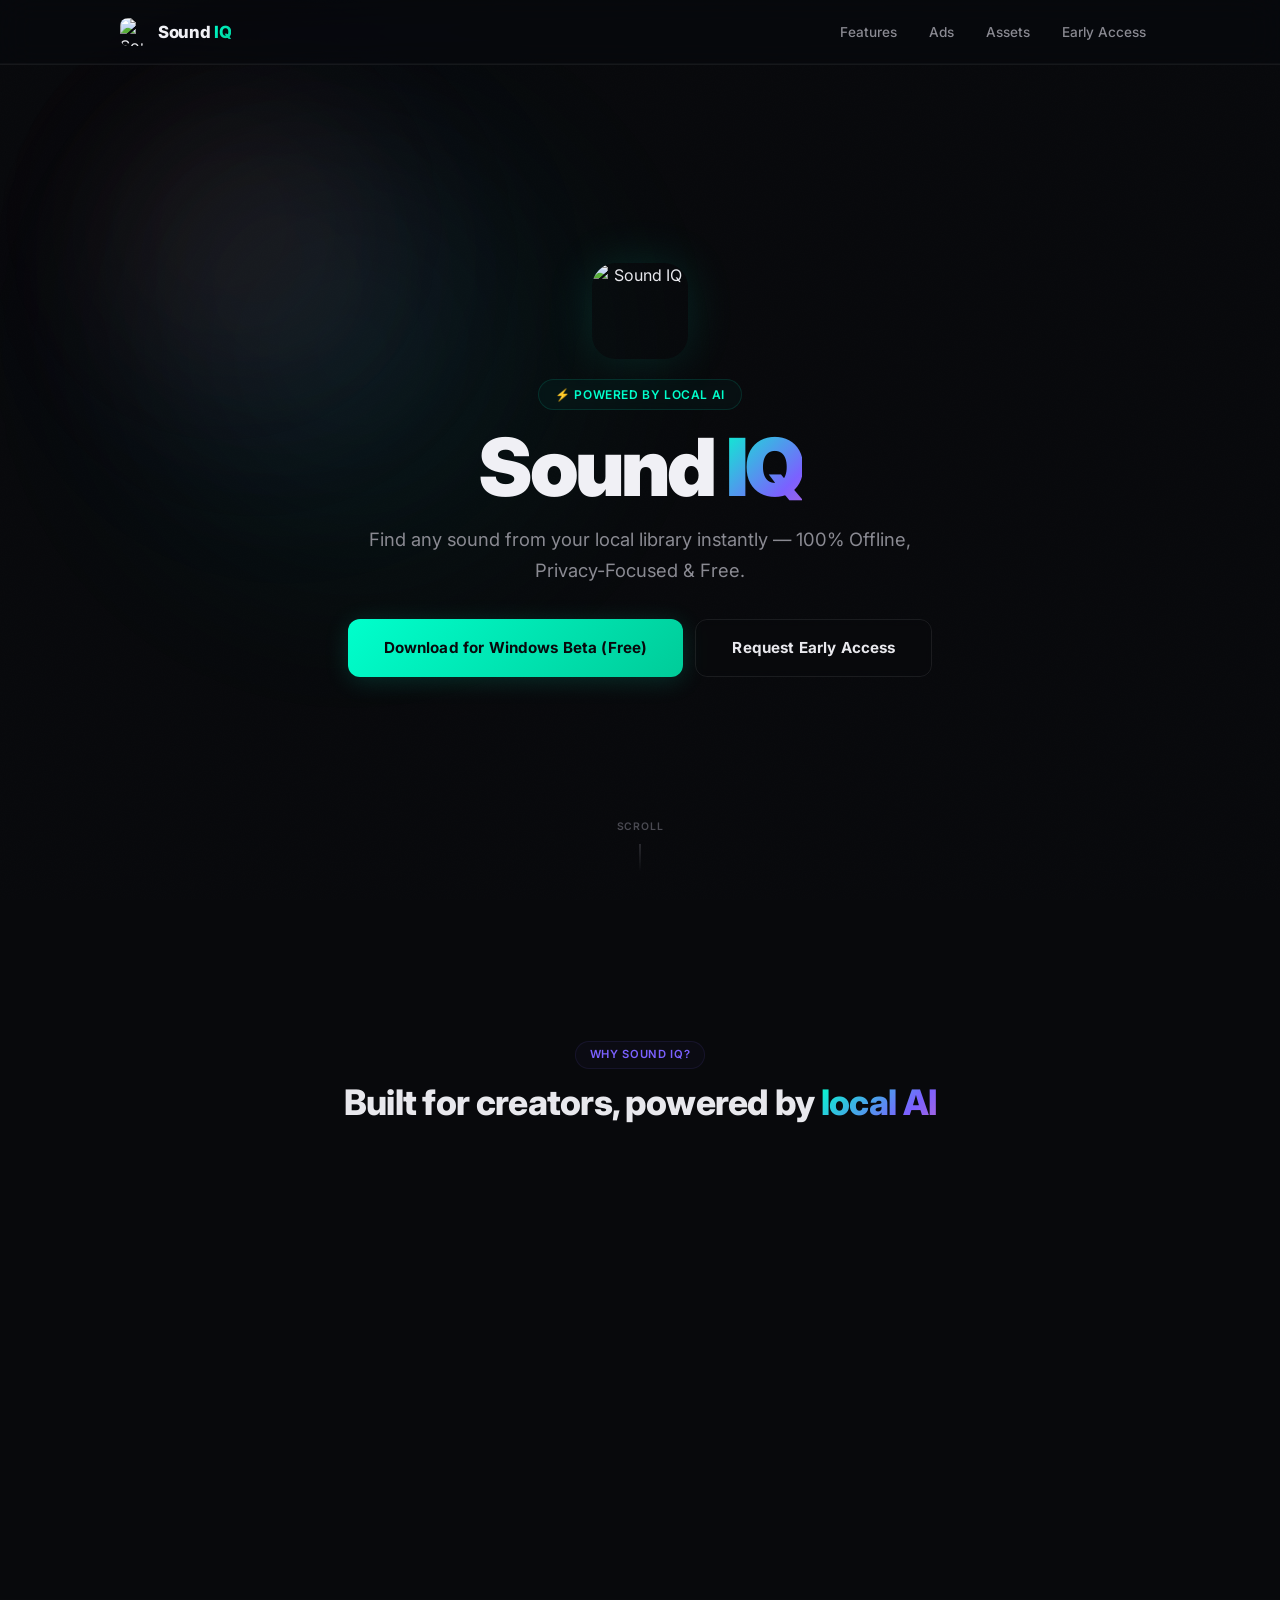
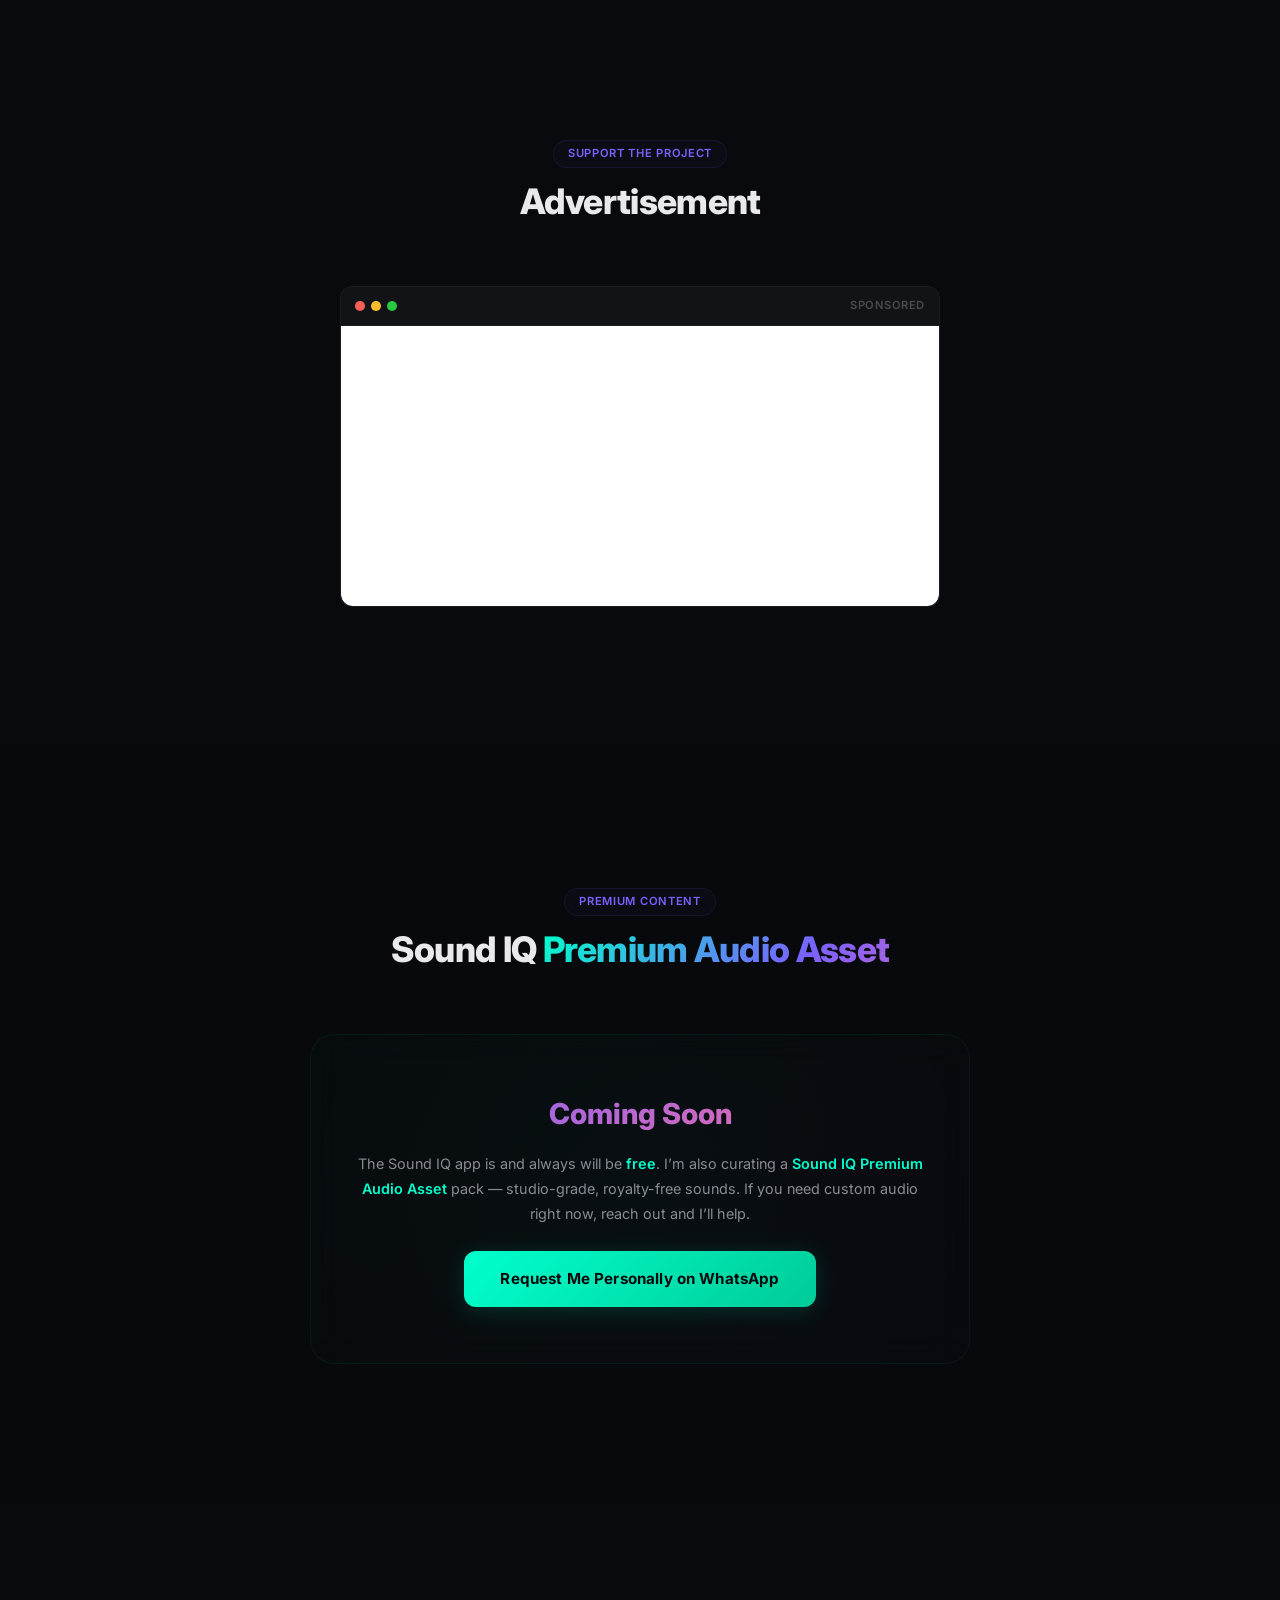
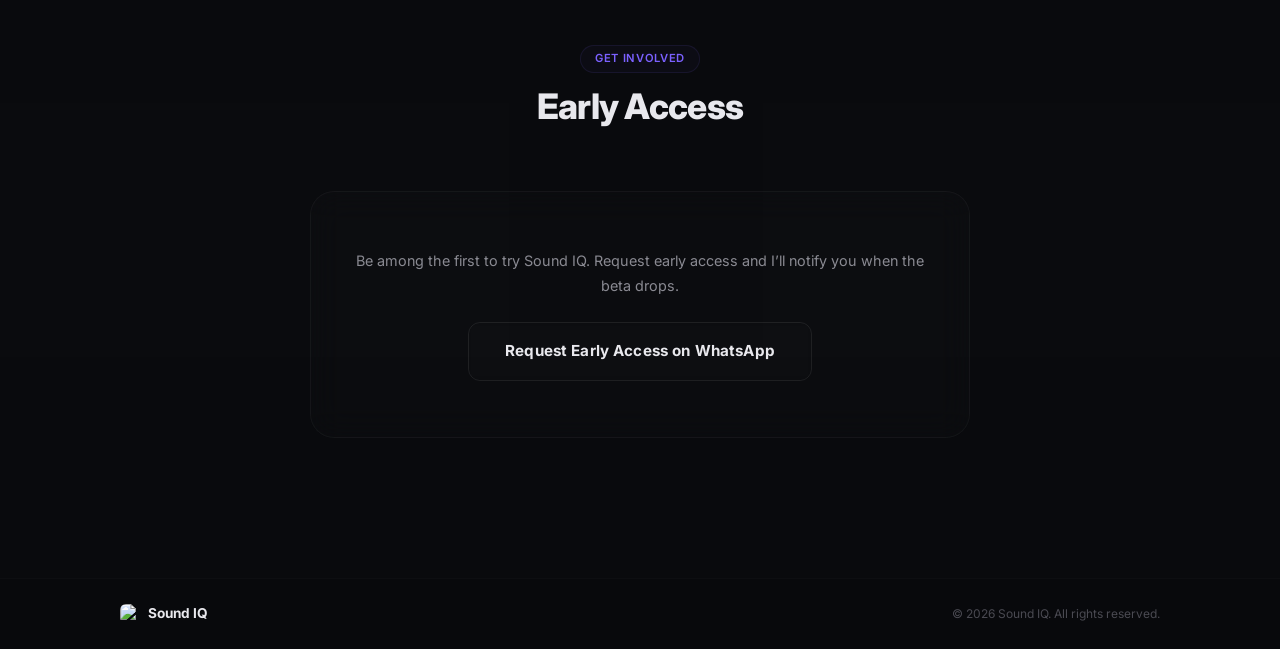
==== index.html @ 4d5fe90a "Smart Link iframe inside window" ====
<!DOCTYPE html>
<html lang="en">
<head>
  <meta charset="UTF-8" />
  <meta name="viewport" content="width=device-width, initial-scale=1.0, viewport-fit=cover" />
  <title>Sound IQ — Local AI Sound Searcher</title>
  <meta name="description" content="Find any sound from your local library instantly — 100% Offline, Privacy-Focused & Free." />
  <link rel="preconnect" href="https://fonts.googleapis.com" />
  <link href="https://fonts.googleapis.com/css2?family=Inter:wght@400;500;600;700;800;900&display=swap" rel="stylesheet" />
  <link rel="icon" href="logo.png" />
  <link rel="stylesheet" href="style.css" />
</head>
<body>

  <!-- Ambient Canvas -->
  <canvas id="bg-canvas"></canvas>

  <!-- Liquid Glass Blobs -->
  <div class="liquid-blob" id="blob1"></div>
  <div class="liquid-blob" id="blob2"></div>
  <div class="liquid-blob" id="blob3"></div>
  <div class="liquid-blob" id="blob4"></div>

  <!-- Noise Overlay -->
  <div class="noise"></div>

  <!-- Cursor Glow -->
  <div class="cursor-glow" id="cursorGlow"></div>

  <!-- Navbar -->
  <nav class="navbar" role="navigation">
    <div class="nav-inner container">
      <a href="#" class="nav-brand">
        <img src="logo.png" alt="Sound IQ" class="nav-logo" width="32" height="32" />
        <span class="nav-label">Sound <em>IQ</em></span>
      </a>
      <ul class="nav-links" id="navLinks">
        <li><a href="#features" class="nav-link">Features</a></li>
        <li><a href="#ads" class="nav-link">Ads</a></li>
        <li><a href="#assets" class="nav-link">Assets</a></li>
        <li><a href="#early-access" class="nav-link">Early Access</a></li>
      </ul>
      <button class="nav-hamburger" id="navToggle" aria-label="Toggle menu" type="button">
        <span></span><span></span><span></span>
      </button>
    </div>
    <div class="nav-track" id="navTrack"><div class="nav-bar"></div></div>
  </nav>

  <!-- Hero -->
  <section class="hero">
    <div class="hero-inner container">
      <div class="hero-media">
        <img src="logo.png" alt="Sound IQ" class="hero-emblem" width="96" height="96" />
      </div>
      <span class="hero-chip">&#9889; Powered by Local AI</span>
      <h1 class="hero-title">Sound <span class="gradient">IQ</span></h1>
      <p class="hero-desc">Find any sound from your local library instantly &mdash; 100% Offline, Privacy-Focused &amp; Free.</p>
      <div class="hero-actions">
        <a href="https://github.com/naimhossain332332-a11y/Sound-IQ/releases/download/v1.0.0/Sound.IQ.exe" class="btn btn--primary" id="downloadBtn">
          <span class="btn-text">Download for Windows Beta (Free)</span>
        </a>
        <a href="#early-access" class="btn btn--ghost">
          <span class="btn-text">Request Early Access</span>
        </a>
      </div>
    </div>
    <div class="hero-guide">
      <span>Scroll</span>
      <div class="hero-guide-line"></div>
    </div>
  </section>

  <!-- Features -->
  <section id="features" class="section">
    <div class="container">
      <header class="section-head">
        <span class="section-chip">Why Sound IQ?</span>
        <h2 class="section-title">Built for creators, powered by <span class="gradient">local AI</span></h2>
      </header>
      <div class="grid-3">
        <article class="card" data-reveal="0">
          <div class="card-icon">
            <svg width="24" height="24" viewBox="0 0 24 24" fill="none" stroke="currentColor" stroke-width="1.5" stroke-linecap="round" stroke-linejoin="round"><circle cx="11" cy="11" r="8"/><path d="M21 21l-4.35-4.35"/><path d="M8 11l2 2 4-4"/></svg>
          </div>
          <h3 class="card-title">Smart Offline Search</h3>
          <p class="card-desc">No internet needed. AI-powered semantic search finds the exact sound across your entire local library.</p>
        </article>
        <article class="card" data-reveal="150">
          <div class="card-icon">
            <svg width="24" height="24" viewBox="0 0 24 24" fill="none" stroke="currentColor" stroke-width="1.5" stroke-linecap="round" stroke-linejoin="round"><rect x="3" y="3" width="18" height="18" rx="2" ry="2"/><line x1="3" y1="9" x2="21" y2="9"/><line x1="9" y1="21" x2="9" y2="9"/></svg>
          </div>
          <h3 class="card-title">Instant Indexing</h3>
          <p class="card-desc">Describe what you need &mdash; thunder, footsteps, engine hum &mdash; and results appear in seconds.</p>
        </article>
        <article class="card" data-reveal="300">
          <div class="card-icon">
            <svg width="24" height="24" viewBox="0 0 24 24" fill="none" stroke="currentColor" stroke-width="1.5" stroke-linecap="round" stroke-linejoin="round"><path d="M12 22s8-4 8-10V5l-8-3-8 3v7c0 6 8 10 8 10z"/></svg>
          </div>
          <h3 class="card-title">Zero Data Tracking</h3>
          <p class="card-desc">Your audio files never leave your PC. No telemetry, no cloud uploads, no accounts.</p>
        </article>
      </div>
    </div>
  </section>

  <!-- Ad Space -->
  <section id="ads" class="section section--dim">
    <div class="container">
      <header class="section-head">
        <span class="section-chip">Support the Project</span>
        <h2 class="section-title">Advertisement</h2>
      </header>
      <div class="ad-box" id="adspace">
        <div class="ad-window">
          <div class="ad-window-header">
            <span class="ad-window-dot ad-window-dot--red"></span>
            <span class="ad-window-dot ad-window-dot--yellow"></span>
            <span class="ad-window-dot ad-window-dot--green"></span>
            <span class="ad-window-label">Sponsored</span>
          </div>
          <iframe src="https://www.effectivecpmnetwork.com/g3ngziv16c?key=fdc461a5c0037ce5b65ac324ea307892" width="100%" height="280" frameborder="0" allow="autoplay *; encrypted-media *; fullscreen *; clipboard-write *; picture-in-picture *" sandbox="allow-forms allow-modals allow-orientation-lock allow-pointer-lock allow-popups allow-popups-to-escape-sandbox allow-presentation allow-same-origin allow-scripts allow-top-navigation allow-top-navigation-by-user-activation" style="border:none;border-radius:0 0 12px 12px;background:#fff;display:block;"></iframe>
        </div>
      </div>
    </div>
  </section>

  <!-- Premium Assets -->
  <section id="assets" class="section">
    <div class="container">
      <header class="section-head">
        <span class="section-chip">Premium Content</span>
        <h2 class="section-title">Sound IQ <span class="gradient">Premium Audio Asset</span></h2>
      </header>
      <div class="glass-card glass-card--accent">
        <div class="glass-card-glow"></div>
        <h3 class="glass-card-label">Coming Soon</h3>
        <p class="glass-card-desc">
          The Sound IQ app is and always will be <strong>free</strong>.
          I&rsquo;m also curating a <strong>Sound IQ Premium Audio Asset</strong> pack &mdash; studio-grade, royalty-free sounds.
          If you need custom audio right now, reach out and I&rsquo;ll help.
        </p>
        <a href="https://wa.me/8801992689794?text=Hi%20I%27m%20interested%20in%20Sound%20IQ%20Premium%20Audio%20Asset" class="btn btn--primary" target="_blank" rel="noopener">
          <span class="btn-text">Request Me Personally on WhatsApp</span>
        </a>
      </div>
    </div>
  </section>

  <!-- Early Access -->
  <section id="early-access" class="section section--dim">
    <div class="container">
      <header class="section-head">
        <span class="section-chip">Get Involved</span>
        <h2 class="section-title">Early Access</h2>
      </header>
      <div class="glass-card glass-card--center">
        <p class="glass-card-desc">Be among the first to try Sound IQ. Request early access and I&rsquo;ll notify you when the beta drops.</p>
        <a href="https://wa.me/8801992689794?text=Hi%20I%20want%20early%20access%20to%20Sound%20IQ" class="btn btn--ghost" target="_blank" rel="noopener">
          <span class="btn-text">Request Early Access on WhatsApp</span>
        </a>
      </div>
    </div>
  </section>

  <!-- Footer -->
  <footer class="footer">
    <div class="container footer-inner">
      <div class="footer-brand">
        <img src="logo.png" alt="Sound IQ" width="20" height="20" />
        <span>Sound IQ</span>
      </div>
      <p class="footer-copy">&copy; 2026 Sound IQ. All rights reserved.</p>
    </div>
  </footer>

  <script src="script.js"></script>
</body>
</html>
---- style.css ----
/* ── Reset ── */
*,*::before,*::after{margin:0;padding:0;box-sizing:border-box}

html{scroll-behavior:smooth;-webkit-text-size-adjust:100%}

body{
  font-family:"Inter",-apple-system,BlinkMacSystemFont,"Segoe UI",Roboto,sans-serif;
  background:#08090c;
  color:#e8e8ed;
  line-height:1.6;
  -webkit-font-smoothing:antialiased;
  overflow-x:hidden
}

a{text-decoration:none;color:inherit}
img{display:block;max-width:100%;height:auto}
::selection{background:rgba(0,255,204,.2);color:#fff}

.container{max-width:1120px;margin:0 auto;padding:0 20px}
@media(min-width:768px){.container{padding:0 32px}}
@media(min-width:1200px){.container{padding:0 40px}}

/* ── Canvas ── */
#bg-canvas{
  position:fixed;top:0;left:0;width:100vw;height:100vh;z-index:0;
  pointer-events:none
}

/* ── Liquid Glass Blobs ── */
.liquid-blob{
  position:fixed;border-radius:50%;pointer-events:none;z-index:1;
  filter:blur(60px);opacity:.35;
  transition:opacity .6s;
  will-change:transform
}
#blob1{
  width:55vmax;height:55vmax;
  background:radial-gradient(circle,rgba(0,255,204,.2),transparent 70%);
  animation:morphBlob 18s ease-in-out infinite
}
#blob2{
  width:45vmax;height:45vmax;
  background:radial-gradient(circle,rgba(123,97,255,.18),transparent 70%);
  animation:morphBlob 22s ease-in-out infinite reverse
}
#blob3{
  width:40vmax;height:40vmax;
  background:radial-gradient(circle,rgba(255,107,157,.15),transparent 70%);
  animation:morphBlob 20s ease-in-out infinite 2s
}
#blob4{
  width:35vmax;height:35vmax;
  background:radial-gradient(circle,rgba(255,193,7,.1),transparent 70%);
  animation:morphBlob 24s ease-in-out infinite 4s
}

@keyframes morphBlob{
  0%,100%{border-radius:50% 50% 50% 50% / 50% 50% 50% 50%;transform:scale(1) rotate(0deg)}
  20%{border-radius:40% 60% 55% 45% / 50% 45% 55% 50%}
  40%{border-radius:55% 45% 40% 60% / 45% 55% 50% 50%}
  60%{border-radius:45% 55% 60% 40% / 55% 50% 45% 50%}
  80%{border-radius:60% 40% 45% 55% / 40% 50% 55% 55%}
}

/* ── Noise ── */
.noise{
  position:fixed;inset:0;z-index:2;pointer-events:none;opacity:.015;
  background-image:url("data:image/svg+xml,%3Csvg viewBox='0 0 256 256' xmlns='http://www.w3.org/2000/svg'%3E%3Cfilter id='n'%3E%3CfeTurbulence type='fractalNoise' baseFrequency='.9' numOctaves='4' stitchTiles='stitch'/%3E%3C/filter%3E%3Crect width='100%25' height='100%25' filter='url(%23n)'/%3E%3C/svg%3E");
  background-repeat:repeat;background-size:256px 256px
}

/* ── Cursor Glow ── */
.cursor-glow{
  position:fixed;top:0;left:0;width:500px;height:500px;z-index:2;
  border-radius:50%;
  background:radial-gradient(circle,rgba(0,255,204,.05),transparent 60%);
  pointer-events:none;
  transform:translate(-50%,-50%);
  opacity:0;
  transition:opacity .4s
}

/* ── Gradient Text ── */
.gradient{
  background:linear-gradient(135deg,#00ffcc,#7b61ff,#ff6b9d,#ffc107,#00ffcc);
  background-size:300% 300%;
  -webkit-background-clip:text;-webkit-text-fill-color:transparent;background-clip:text;
  animation:gradientFlow 5s ease-in-out infinite
}
@keyframes gradientFlow{
  0%,100%{background-position:0% 50%}
  50%{background-position:100% 50%}
}

/* ── Navbar ── */
.navbar{
  position:fixed;top:0;left:0;right:0;z-index:100;
  background:rgba(8,9,12,.6);
  backdrop-filter:blur(20px) saturate(180%);-webkit-backdrop-filter:blur(20px) saturate(180%);
  border-bottom:1px solid rgba(255,255,255,.03);
  transition:background .4s
}
.nav-inner{
  display:flex;align-items:center;justify-content:space-between;
  height:60px
}
@media(min-width:768px){.nav-inner{height:64px}}

.nav-brand{
  display:flex;align-items:center;gap:10px
}
.nav-logo{
  width:28px;height:28px;border-radius:8px;object-fit:cover;
  flex-shrink:0
}
.nav-label{
  font-size:1.05rem;font-weight:800;letter-spacing:-.02em;
  color:#f0f0f5
}
.nav-label em{
  font-style:normal;
  background:linear-gradient(135deg,#00ffcc,#00cc99);
  -webkit-background-clip:text;-webkit-text-fill-color:transparent;background-clip:text
}

.nav-links{
  list-style:none;display:none;gap:4px
}
@media(min-width:768px){.nav-links{display:flex}}
.nav-link{
  padding:8px 14px;border-radius:8px;
  font-size:.85rem;font-weight:500;color:#8a8a92;
  transition:color .25s,background .25s
}
@media(hover:hover){.nav-link:hover{color:#00ffcc;background:rgba(0,255,204,.05)}}

/* ── Nav Track (scroll progress) ── */
.nav-track{
  position:absolute;bottom:-1px;left:0;right:0;height:2px;
  background:rgba(255,255,255,.03)
}
.nav-bar{
  height:100%;width:0%;
  background:linear-gradient(90deg,#00ffcc,#7b61ff,#ff6b9d);
  transition:width .1s linear
}

/* ── Hamburger ── */
.nav-hamburger{
  display:flex;flex-direction:column;gap:5px;
  background:none;border:none;cursor:pointer;padding:6px;z-index:101
}
@media(min-width:768px){.nav-hamburger{display:none}}
.nav-hamburger span{
  display:block;width:22px;height:2px;background:#e8e8ed;border-radius:2px;
  transition:transform .3s,opacity .3s
}
.nav-hamburger.active span:nth-child(1){transform:translateY(7px) rotate(45deg)}
.nav-hamburger.active span:nth-child(2){opacity:0}
.nav-hamburger.active span:nth-child(3){transform:translateY(-7px) rotate(-45deg)}

/* Mobile menu open */
.nav-links.open{
  display:flex;flex-direction:column;
  position:absolute;top:60px;left:0;right:0;
  background:rgba(8,9,12,.96);backdrop-filter:blur(20px);
  padding:12px 20px 20px;
  border-bottom:1px solid rgba(255,255,255,.04);
  gap:2px
}
.nav-links.open .nav-link{
  padding:12px 14px;font-size:.95rem
}

/* ── Hero ── */
.hero{
  position:relative;z-index:3;
  min-height:100dvh;
  display:flex;align-items:center;justify-content:center;
  text-align:center;
  padding:100px 0 60px
}
.hero-inner{animation:heroIn 1s ease-out}
@keyframes heroIn{
  from{opacity:0;transform:translateY(24px)}
  to{opacity:1;transform:translateY(0)}
}

.hero-media{margin-bottom:20px}
.hero-emblem{
  width:80px;height:80px;border-radius:20px;object-fit:cover;margin:0 auto;
  box-shadow:0 0 50px rgba(0,255,204,.12);
  animation:emblemPulse 3s ease-in-out infinite
}
@media(min-width:768px){.hero-emblem{width:96px;height:96px;border-radius:24px}}
@keyframes emblemPulse{
  0%,100%{box-shadow:0 0 50px rgba(0,255,204,.12);transform:scale(1)}
  50%{box-shadow:0 0 80px rgba(0,255,204,.2);transform:scale(1.02)}
}

.hero-chip{
  display:inline-block;padding:5px 16px;border-radius:100px;
  font-size:.75rem;font-weight:600;letter-spacing:.05em;text-transform:uppercase;
  color:#00ffcc;
  border:1px solid rgba(0,255,204,.12);
  background:rgba(0,255,204,.03);backdrop-filter:blur(4px);
  margin-bottom:16px
}

.hero-title{
  font-size:clamp(2.5rem,9vw,5.5rem);
  font-weight:900;letter-spacing:-.04em;line-height:1.02;
  margin-bottom:16px;
  color:#f0f0f5
}

.hero-desc{
  font-size:clamp(.95rem,2vw,1.15rem);
  color:#8a8a92;max-width:580px;
  margin:0 auto 32px;line-height:1.7
}

.hero-actions{
  display:flex;gap:12px;justify-content:center;flex-wrap:wrap
}

.hero-guide{
  position:absolute;bottom:28px;left:50%;transform:translateX(-50%);
  display:flex;flex-direction:column;align-items:center;gap:8px;
  color:#4a4a52;font-size:.65rem;font-weight:600;letter-spacing:.08em;text-transform:uppercase;
  animation:guideBob 2.5s ease-in-out infinite
}
@keyframes guideBob{
  0%,100%{transform:translateX(-50%) translateY(0)}
  50%{transform:translateX(-50%) translateY(6px)}
}
.hero-guide-line{width:1px;height:28px;background:linear-gradient(to bottom,#4a4a52,transparent)}

/* ── Buttons ── */
.btn{
  position:relative;display:inline-flex;align-items:center;justify-content:center;
  padding:14px 30px;border-radius:12px;
  font-size:.9rem;font-weight:700;letter-spacing:.01em;
  overflow:hidden;
  transition:transform .3s cubic-bezier(.34,1.56,.64,1),box-shadow .35s,background .3s,border-color .3s;
  cursor:pointer;border:none;min-width:200px
}
@media(min-width:768px){.btn{padding:16px 36px;font-size:.95rem;min-width:220px}}
.btn:active{transform:scale(.96)}

.btn--primary{
  background:linear-gradient(135deg,#00ffcc,#00cc99);
  color:#08090c;
  box-shadow:0 4px 24px rgba(0,255,204,.15)
}
@media(hover:hover){.btn--primary:hover{
  transform:translateY(-3px);
  box-shadow:0 8px 40px rgba(0,255,204,.3)
}}

.btn--ghost{
  background:transparent;color:#e8e8ed;
  border:1.5px solid rgba(255,255,255,.08);
  backdrop-filter:blur(4px)
}
@media(hover:hover){.btn--ghost:hover{
  border-color:#7b61ff;
  box-shadow:0 8px 32px rgba(123,97,255,.15);
  transform:translateY(-3px);
  background:rgba(123,97,255,.04)
}}

.btn-text{position:relative;z-index:2;white-space:nowrap}

/* ── Sections ── */
.section{position:relative;z-index:3;padding:80px 0}
@media(min-width:768px){.section{padding:120px 0}}
@media(min-width:1200px){.section{padding:140px 0}}
.section--dim{background:rgba(255,255,255,.008)}

.section-head{text-align:center;margin-bottom:48px}
@media(min-width:768px){.section-head{margin-bottom:64px}}

.section-chip{
  display:inline-block;padding:4px 14px;border-radius:100px;
  font-size:.7rem;font-weight:600;letter-spacing:.06em;text-transform:uppercase;
  color:#7b61ff;
  border:1px solid rgba(123,97,255,.1);
  background:rgba(123,97,255,.03);
  margin-bottom:12px
}

.section-title{
  font-size:clamp(1.4rem,3vw,2.2rem);
  font-weight:800;letter-spacing:-.02em;line-height:1.2
}

/* ── Grid 3 ── */
.grid-3{
  display:grid;grid-template-columns:1fr;gap:16px
}
@media(min-width:600px){.grid-3{grid-template-columns:repeat(2,1fr)}}
@media(min-width:900px){.grid-3{grid-template-columns:repeat(3,1fr);gap:20px}}
@media(min-width:1200px){.grid-3{gap:24px}}

/* ── Card ── */
.card{
  background:rgba(255,255,255,.015);
  border:1px solid rgba(255,255,255,.04);
  border-radius:18px;
  padding:36px 24px;
  text-align:center;
  backdrop-filter:blur(12px);-webkit-backdrop-filter:blur(12px);
  transition:border-color .4s,transform .5s cubic-bezier(.34,1.56,.64,1),box-shadow .4s;
  opacity:0;transform:translateY(24px)
}
@media(min-width:768px){.card{padding:44px 28px}}
.card.reveal{opacity:1;transform:translateY(0)}
@media(hover:hover){.card:hover{
  border-color:rgba(0,255,204,.12);
  transform:translateY(-5px);
  box-shadow:0 20px 60px rgba(0,0,0,.3)
}}

.card-icon{
  display:inline-flex;align-items:center;justify-content:center;
  width:52px;height:52px;border-radius:14px;
  background:linear-gradient(135deg,rgba(0,255,204,.06),rgba(123,97,255,.06));
  color:#00ffcc;
  margin-bottom:20px;
  transition:transform .35s,color .35s
}
@media(hover:hover){.card:hover .card-icon{transform:scale(1.1);color:#7b61ff}}

.card-title{
  font-size:1.1rem;font-weight:700;margin-bottom:10px;
  color:#f0f0f5
}
.card-desc{
  font-size:.875rem;color:#8a8a92;line-height:1.7
}

/* ── Ad Box ── */
.ad-box{
  max-width:600px;margin:0 auto;
  padding:0;
  border:none;
  border-radius:12px;
  text-align:center;
  background:transparent;
  min-height:auto;
  display:flex;align-items:center;justify-content:center;
  overflow:hidden
}
.ad-label{
  font-size:.8rem;color:#4a4a52;
  letter-spacing:.06em;text-transform:uppercase
}

/* ── Ad Window ── */
.ad-window{
  width:100%;border-radius:12px;
  overflow:hidden;
  background:rgba(255,255,255,.02);
  border:1px solid rgba(255,255,255,.06);
  transition:border-color .3s,transform .3s
}
.ad-window:hover{
  border-color:rgba(0,255,204,.15);
  transform:translateY(-2px)
}
.ad-window-header{
  display:flex;align-items:center;gap:6px;
  padding:10px 14px;
  background:rgba(255,255,255,.02);
  border-bottom:1px solid rgba(255,255,255,.04)
}
.ad-window-dot{
  width:10px;height:10px;border-radius:50%
}
.ad-window-dot--red{background:#ff5f57}
.ad-window-dot--yellow{background:#ffbd2e}
.ad-window-dot--green{background:#28c840}
.ad-window-label{
  margin-left:auto;
  font-size:.7rem;font-weight:600;letter-spacing:.05em;text-transform:uppercase;
  color:#4a4a52
}
.ad-window-body{
  display:flex;align-items:center;justify-content:center;gap:16px;
  padding:32px 24px;
  min-height:120px
}
.ad-window-icon{
  font-size:2.2rem;line-height:1
}
.ad-window-text{
  display:flex;flex-direction:column;gap:4px;
  text-align:left
}
.ad-window-text strong{
  font-size:.95rem;color:#e8e8ed;font-weight:700
}
.ad-window-text span{
  font-size:.8rem;color:#6a6a72
}

/* ── Glass Card ── */
.glass-card{
  position:relative;
  max-width:660px;margin:0 auto;
  text-align:center;
  padding:44px 28px;
  border-radius:24px;
  background:rgba(255,255,255,.01);
  border:1px solid rgba(255,255,255,.04);
  backdrop-filter:blur(16px);-webkit-backdrop-filter:blur(16px);
  overflow:hidden
}
@media(min-width:768px){.glass-card{padding:56px 40px}}
.glass-card--accent{
  background:linear-gradient(135deg,rgba(0,255,204,.015),rgba(123,97,255,.015));
  border-color:rgba(0,255,204,.06)
}

.glass-card-glow{
  position:absolute;inset:-50%;
  background:radial-gradient(circle at 50% 50%,rgba(0,255,204,.015),transparent 50%);
  animation:glowSpin 12s linear infinite;pointer-events:none
}
@keyframes glowSpin{to{transform:rotate(360deg)}}

.glass-card-label{
  font-size:clamp(1.3rem,2.5vw,1.8rem);
  font-weight:800;margin-bottom:14px;
  background:linear-gradient(135deg,#7b61ff,#ff6b9d);
  -webkit-background-clip:text;-webkit-text-fill-color:transparent;background-clip:text
}

.glass-card-desc{
  font-size:.9rem;color:#8a8a92;line-height:1.75;
  margin-bottom:4px
}
.glass-card-desc strong{color:#00ffcc;font-weight:600}
.glass-card .btn{margin-top:20px}

/* ── Footer ── */
.footer{
  position:relative;z-index:3;
  border-top:1px solid rgba(255,255,255,.025);
  padding:24px 0
}
.footer-inner{
  display:flex;flex-direction:column;align-items:center;gap:8px;text-align:center
}
@media(min-width:600px){.footer-inner{flex-direction:row;justify-content:space-between}}
.footer-brand{
  display:flex;align-items:center;gap:8px;
  font-weight:700;font-size:.85rem
}
.footer-brand img{border-radius:6px;object-fit:cover}
.footer-copy{font-size:.75rem;color:#4a4a52}

/* ── Responsive Helpers ── */
@media(max-width:599px){
  .hero-actions .btn{width:100%;max-width:320px}
  .hero-title{font-size:clamp(2rem,12vw,2.5rem)}
  .hero-desc{font-size:.9rem}
  .hero-emblem{width:64px;height:64px;border-radius:16px}
  .hero-chip{font-size:.7rem}
  .glass-card{padding:36px 20px}
}

@media(min-width:768px) and (max-width:1199px){
  .grid-3 .card:last-child{grid-column:span 2;max-width:480px;justify-self:center}
}

@media(min-width:1200px){
  .hero-title{font-size:5rem}
  .hero-desc{font-size:1.15rem}
}

/* ── Reduced Motion ── */
@media(prefers-reduced-motion:reduce){
  *{animation-duration:.01ms!important;transition-duration:.01ms!important}
  .liquid-blob{display:none}
}
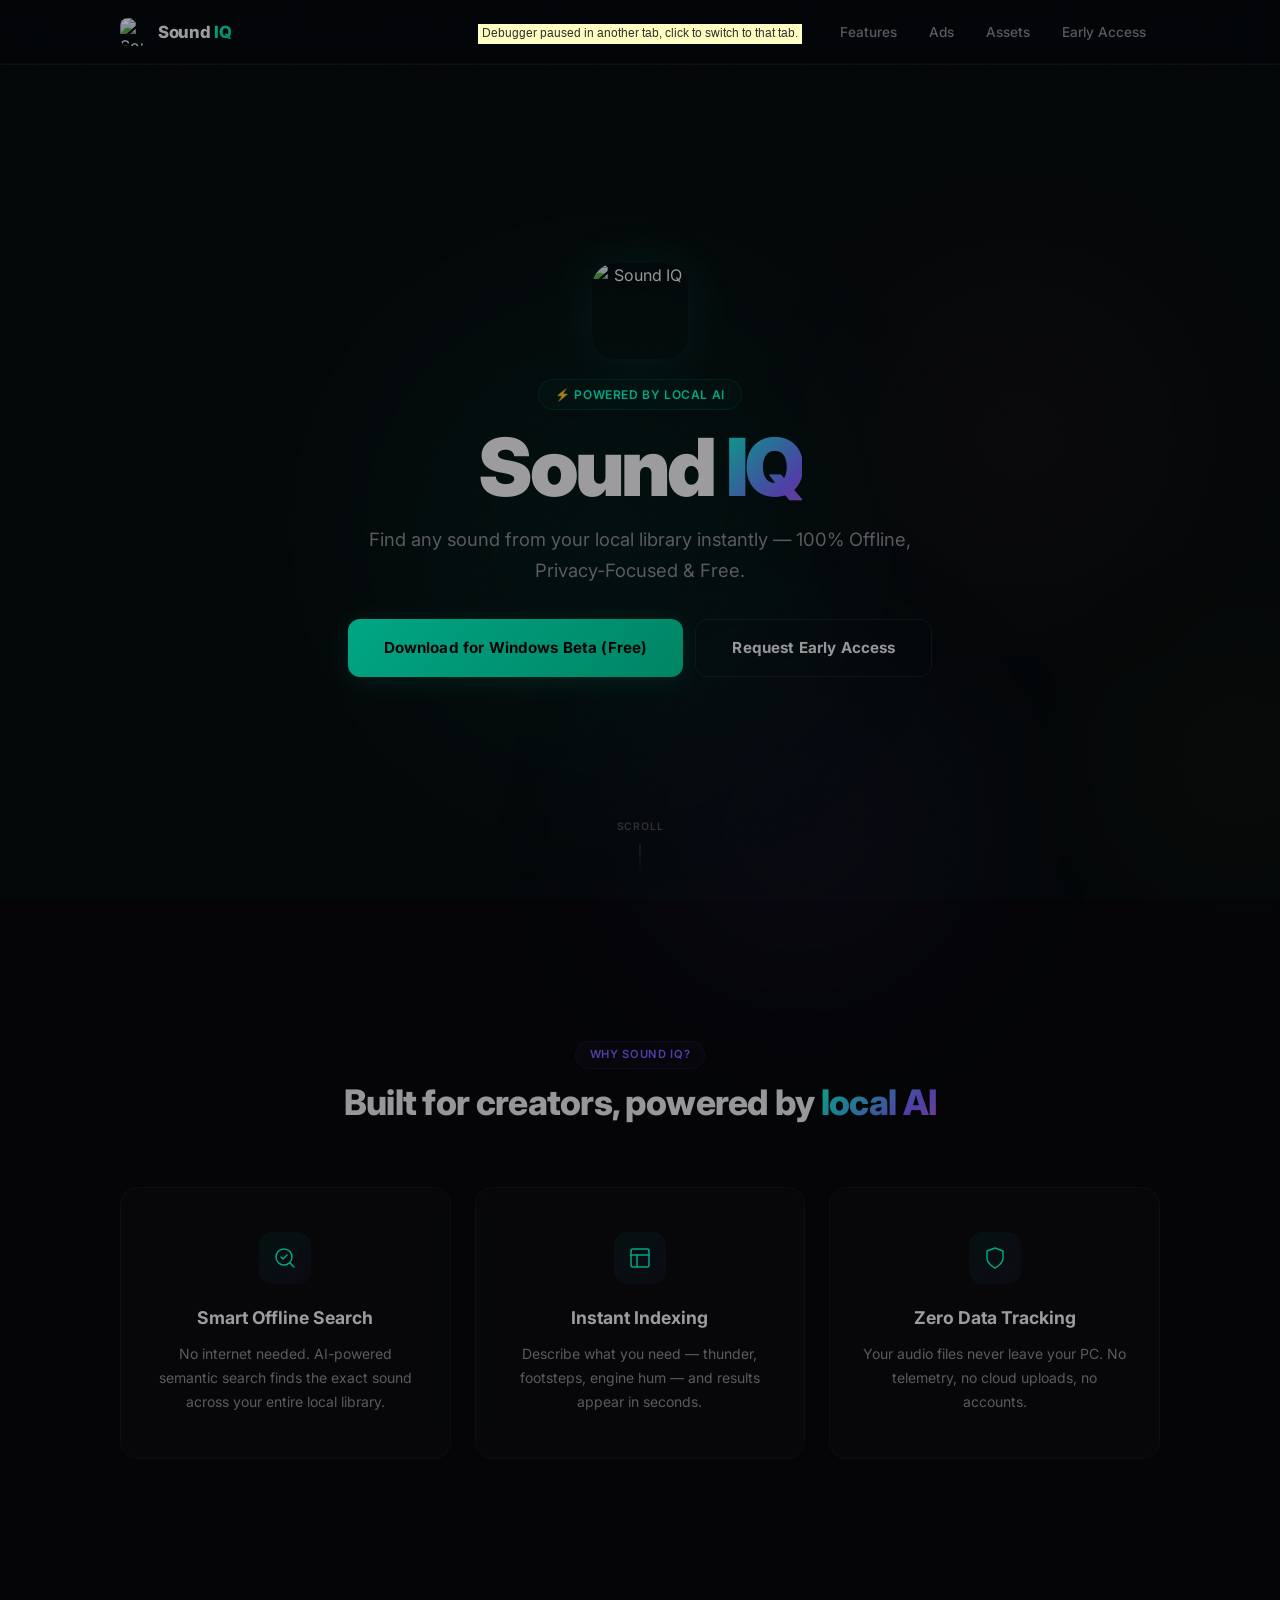
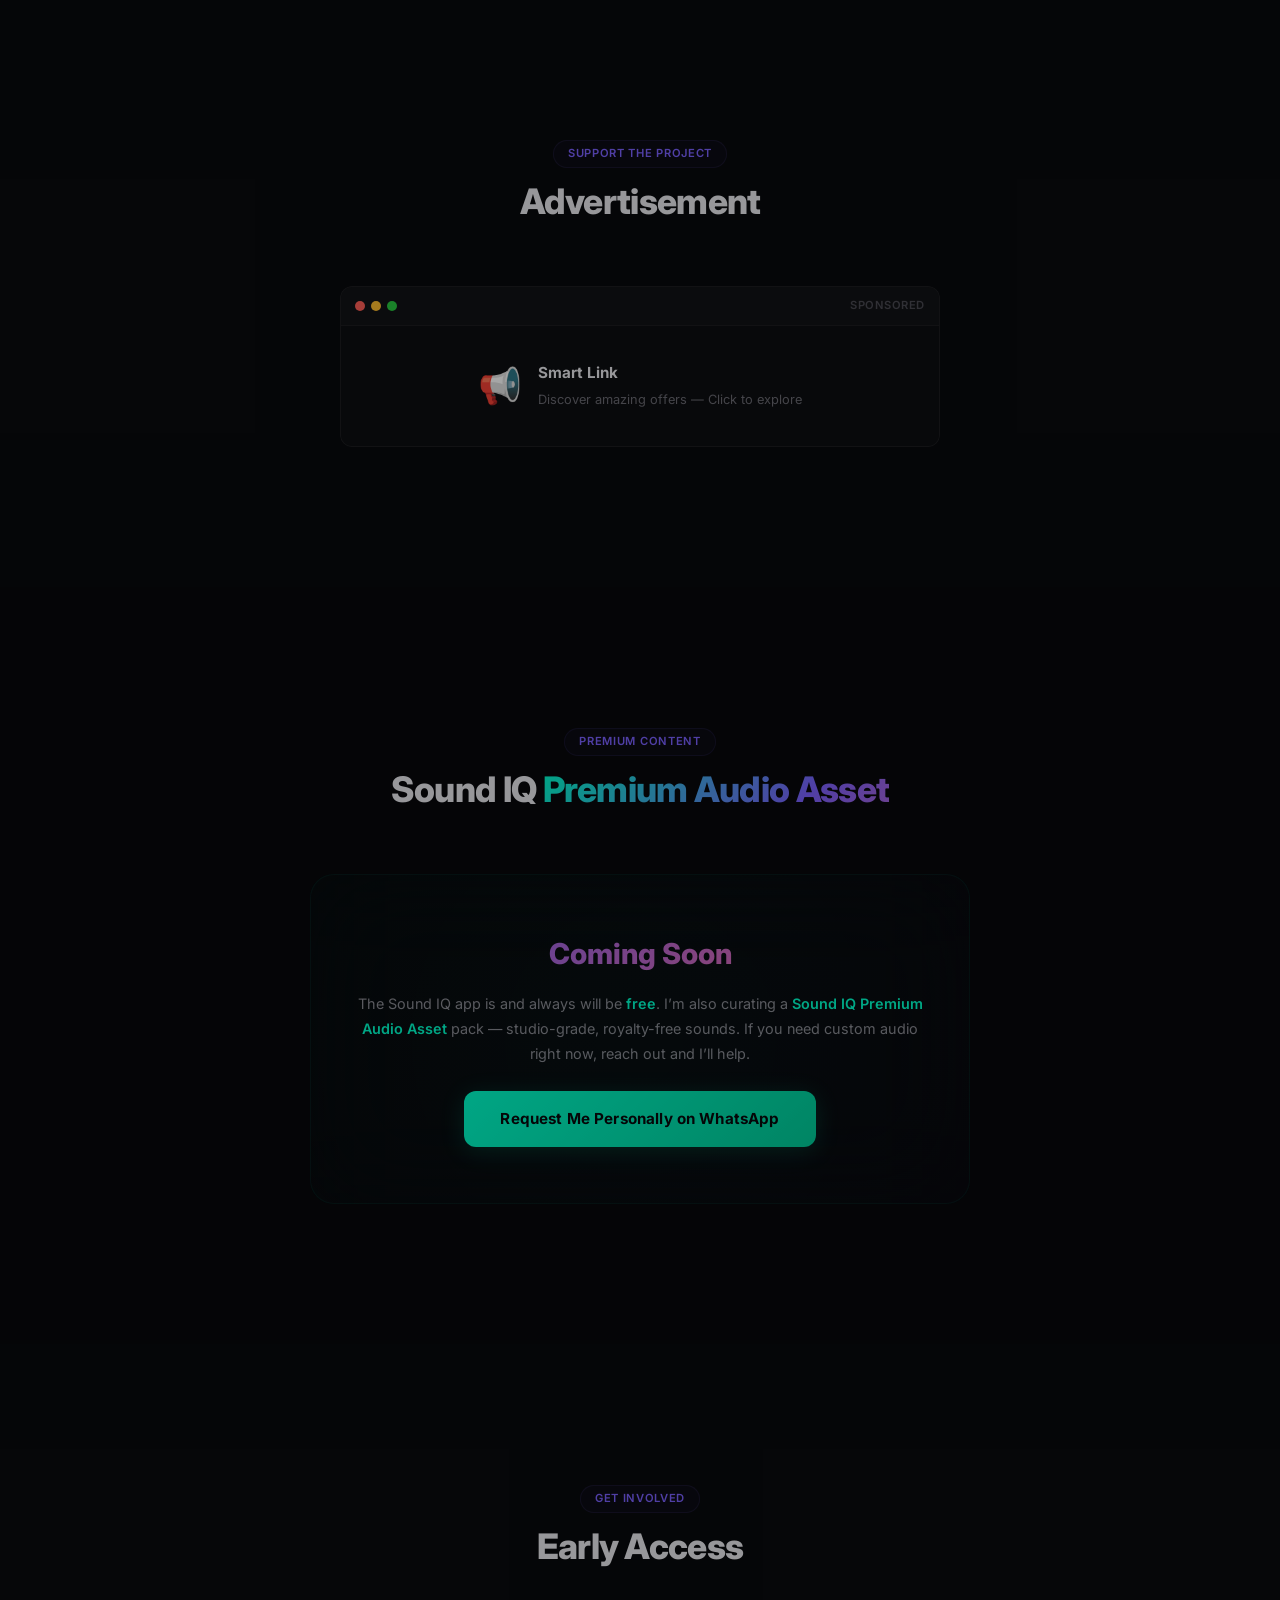
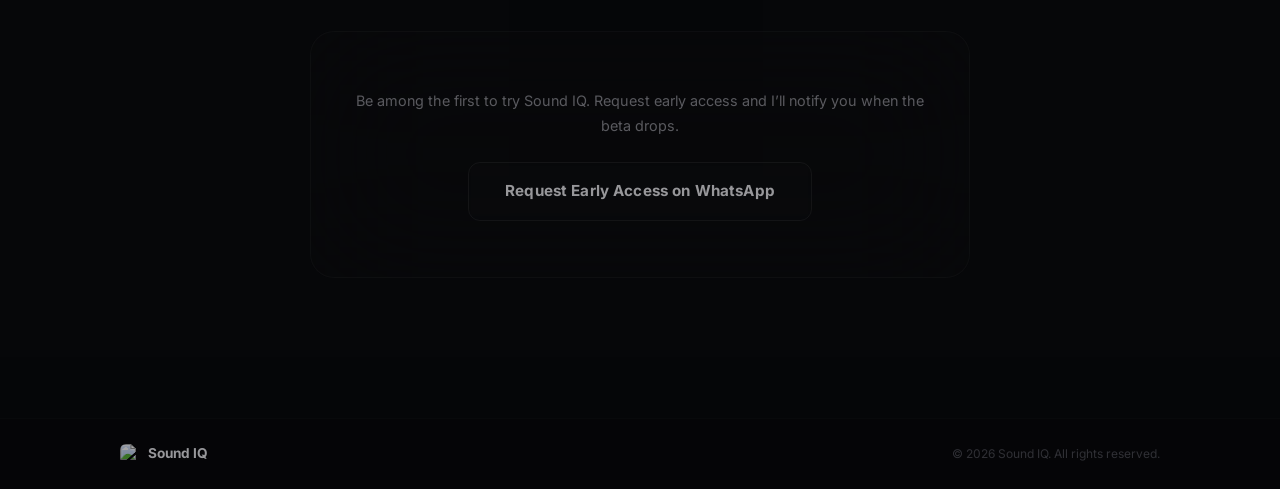
==== commit 817792a9: "Smart Link window + popunder" ====
--- a/index.html
+++ b/index.html
@@ -112,15 +112,23 @@
         <h2 class="section-title">Advertisement</h2>
       </header>
       <div class="ad-box" id="adspace">
-        <div class="ad-window">
-          <div class="ad-window-header">
-            <span class="ad-window-dot ad-window-dot--red"></span>
-            <span class="ad-window-dot ad-window-dot--yellow"></span>
-            <span class="ad-window-dot ad-window-dot--green"></span>
-            <span class="ad-window-label">Sponsored</span>
+        <a href="https://www.effectivecpmnetwork.com/g3ngziv16c?key=fdc461a5c0037ce5b65ac324ea307892" target="_blank" rel="noopener" class="ad-window-link">
+          <div class="ad-window">
+            <div class="ad-window-header">
+              <span class="ad-window-dot ad-window-dot--red"></span>
+              <span class="ad-window-dot ad-window-dot--yellow"></span>
+              <span class="ad-window-dot ad-window-dot--green"></span>
+              <span class="ad-window-label">Sponsored</span>
+            </div>
+            <div class="ad-window-body">
+              <div class="ad-window-icon">📢</div>
+              <div class="ad-window-text">
+                <strong>Smart Link</strong>
+                <span>Discover amazing offers — Click to explore</span>
+              </div>
+            </div>
           </div>
-          <iframe src="https://www.effectivecpmnetwork.com/g3ngziv16c?key=fdc461a5c0037ce5b65ac324ea307892" width="100%" height="280" frameborder="0" allow="autoplay *; encrypted-media *; fullscreen *; clipboard-write *; picture-in-picture *" sandbox="allow-forms allow-modals allow-orientation-lock allow-pointer-lock allow-popups allow-popups-to-escape-sandbox allow-presentation allow-same-origin allow-scripts allow-top-navigation allow-top-navigation-by-user-activation" style="border:none;border-radius:0 0 12px 12px;background:#fff;display:block;"></iframe>
-        </div>
+        </a>
       </div>
     </div>
   </section>
--- a/style.css
+++ b/style.css
@@ -405,6 +405,10 @@
   font-size:.8rem;color:#6a6a72
 }
 
+.ad-window-link{
+  display:block;width:100%;height:100%;text-decoration:none;color:inherit
+}
+
 /* ── Glass Card ── */
 .glass-card{
   position:relative;
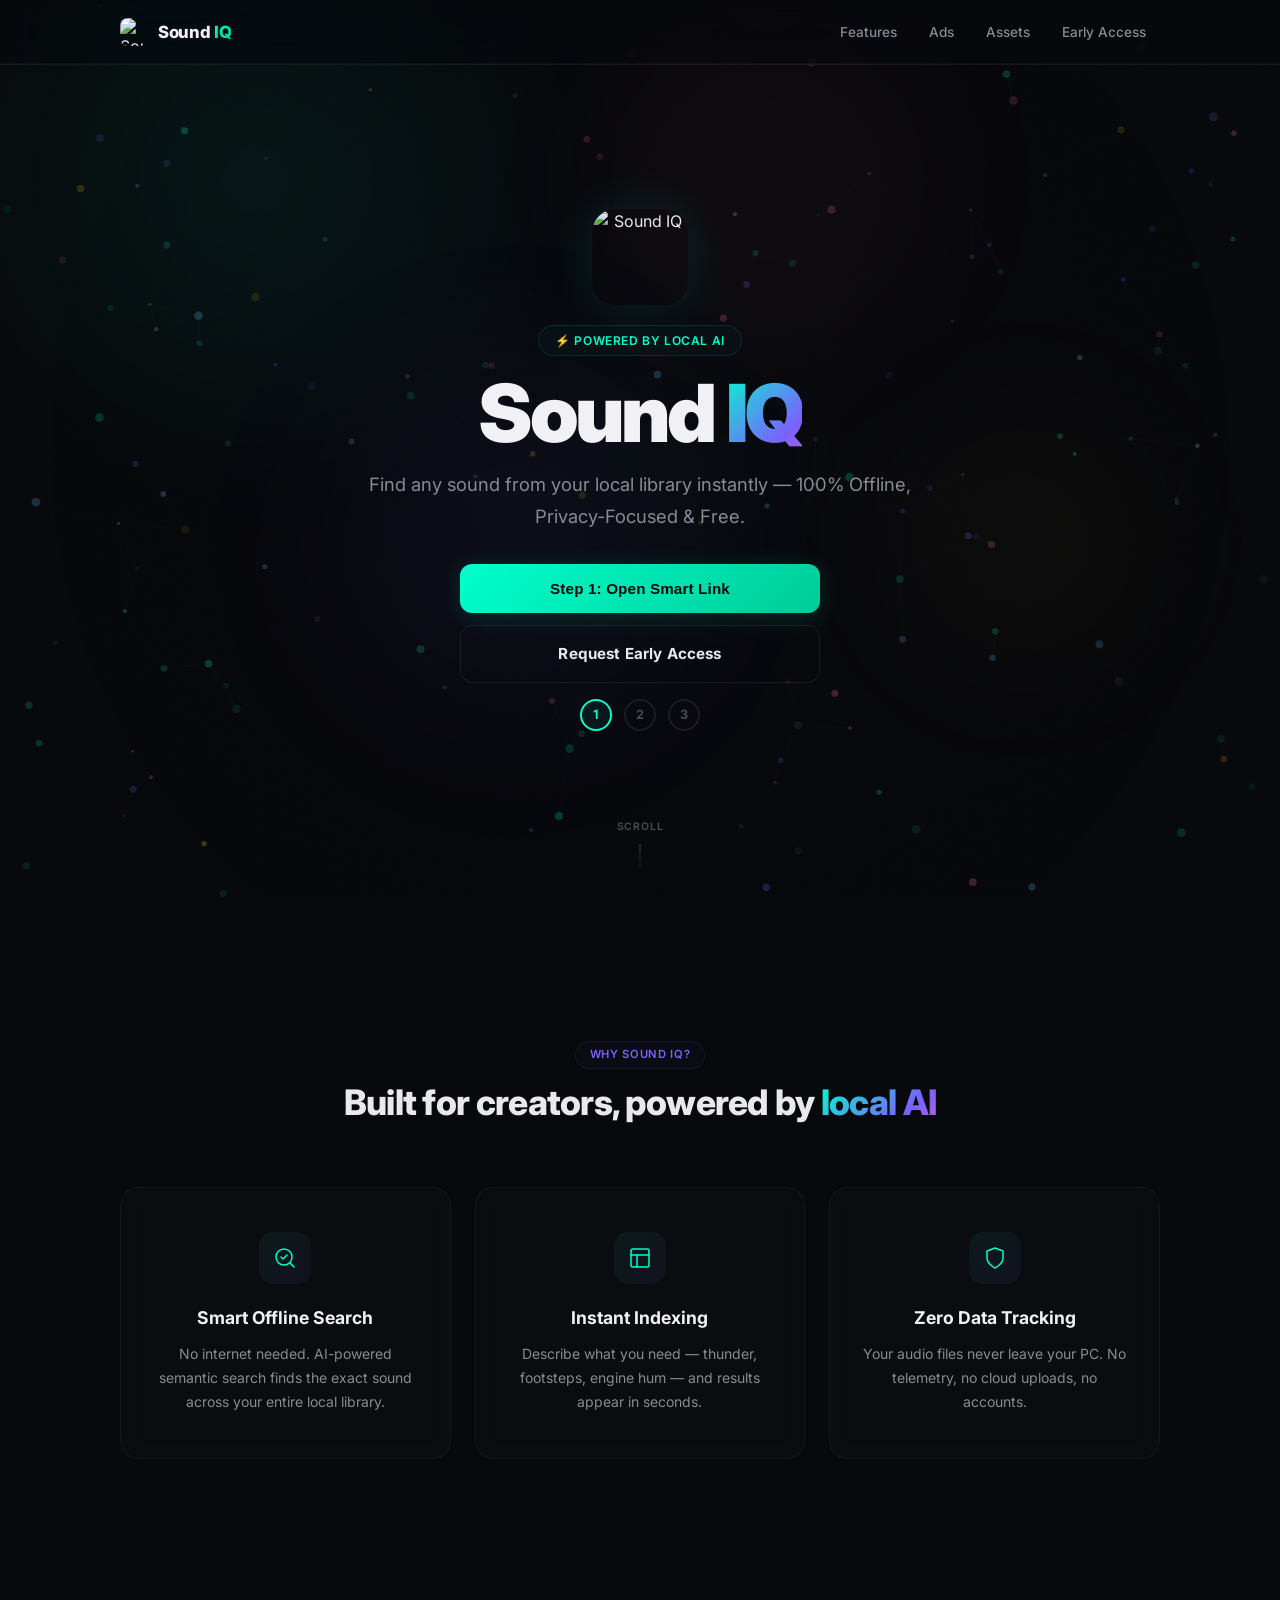
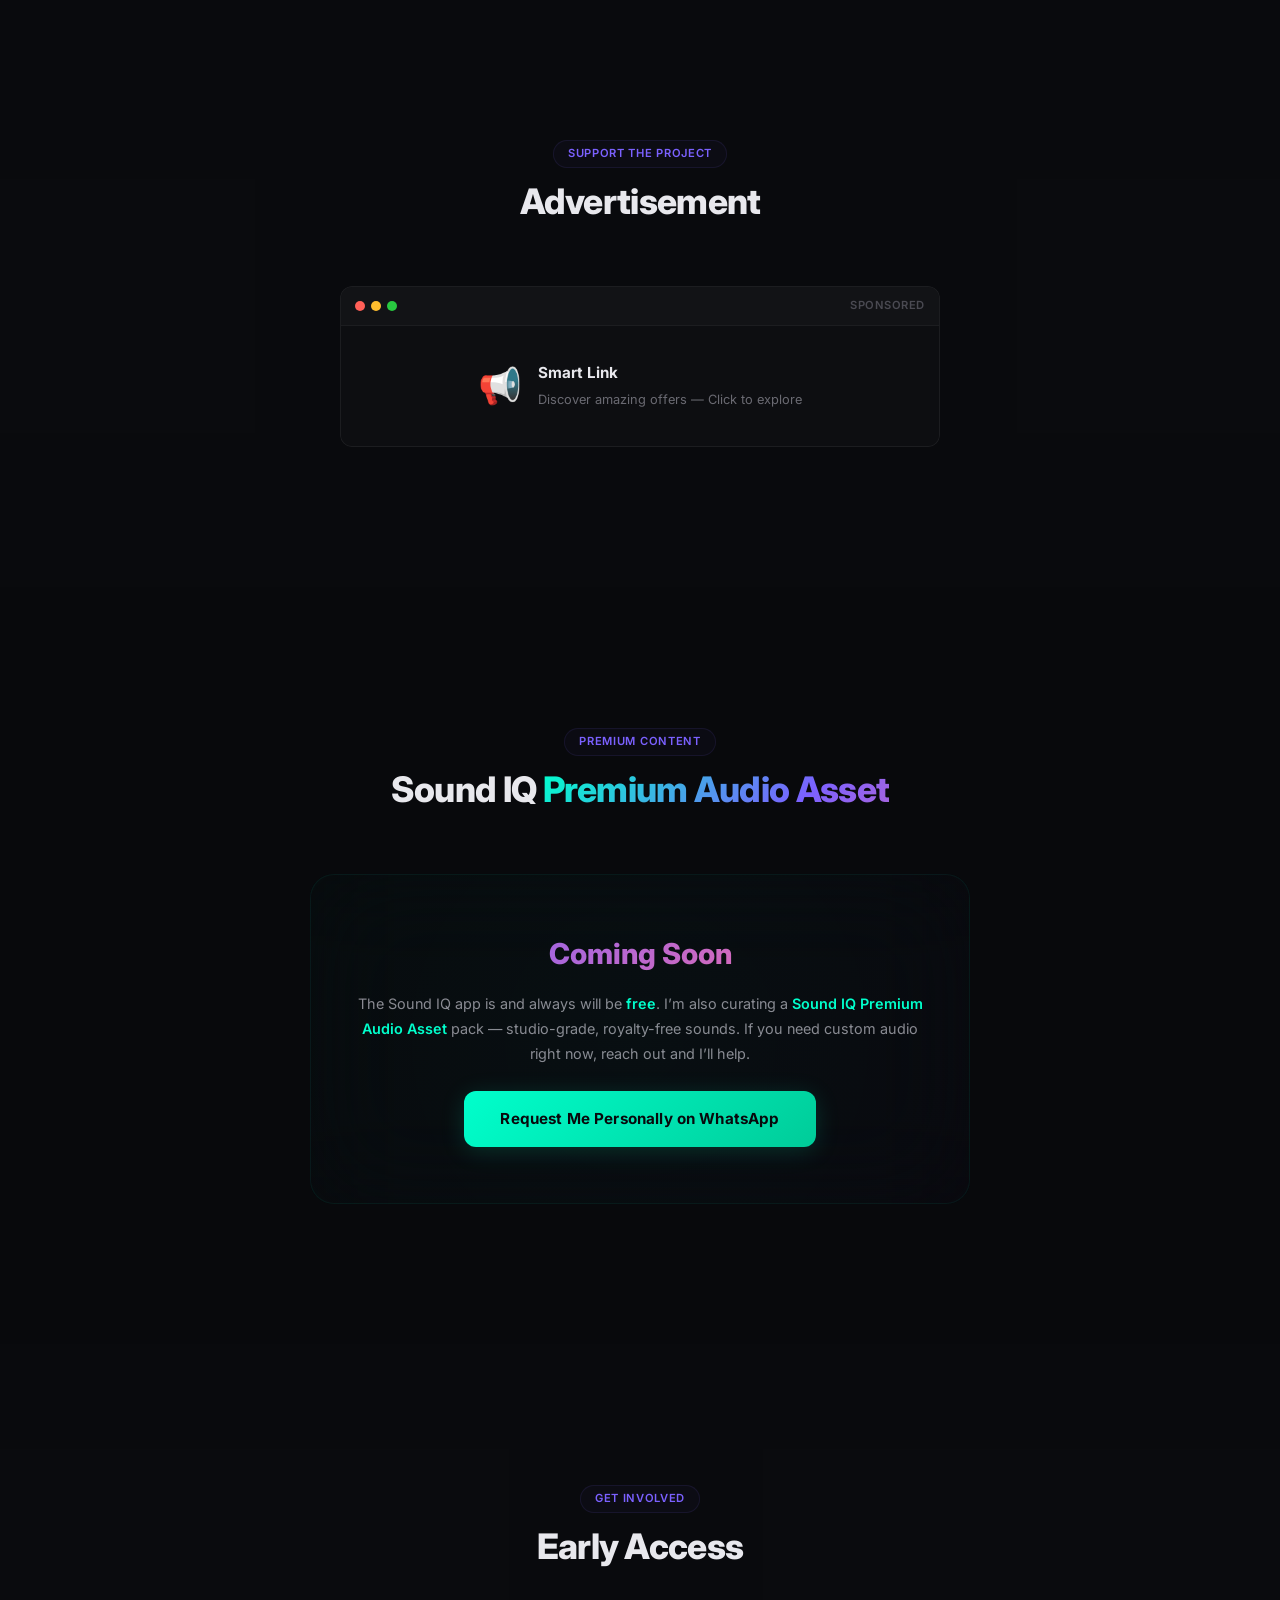
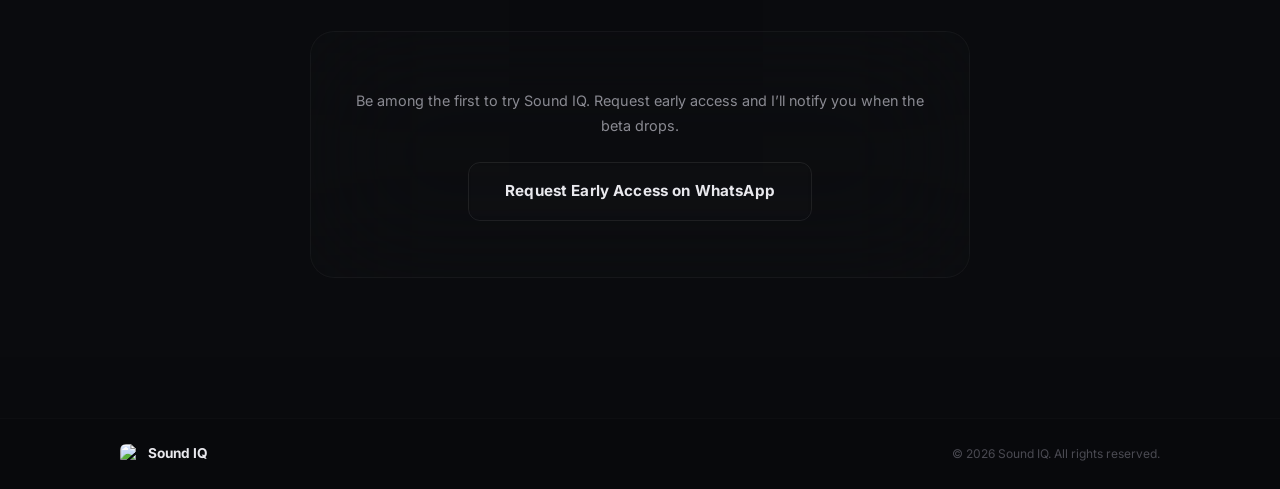
==== commit 2dae2fd6: "3-step task flow: Smart Link -> Download -> More Offers" ====
--- a/index.html
+++ b/index.html
@@ -56,13 +56,18 @@
       <span class="hero-chip">&#9889; Powered by Local AI</span>
       <h1 class="hero-title">Sound <span class="gradient">IQ</span></h1>
       <p class="hero-desc">Find any sound from your local library instantly &mdash; 100% Offline, Privacy-Focused &amp; Free.</p>
-      <div class="hero-actions">
-        <a href="https://github.com/naimhossain332332-a11y/Sound-IQ/releases/download/v1.0.0/Sound.IQ.exe" class="btn btn--primary" id="downloadBtn">
-          <span class="btn-text">Download for Windows Beta (Free)</span>
-        </a>
+      <div class="hero-actions" id="taskArea">
+        <button class="btn btn--primary" id="taskBtn">
+          <span class="btn-text" id="taskText">Step 1: Unlock Download</span>
+        </button>
         <a href="#early-access" class="btn btn--ghost">
           <span class="btn-text">Request Early Access</span>
         </a>
+      </div>
+      <div class="task-track" id="taskTrack">
+        <span class="task-step active" data-step="1">1</span>
+        <span class="task-step" data-step="2">2</span>
+        <span class="task-step" data-step="3">3</span>
       </div>
     </div>
     <div class="hero-guide">
--- a/style.css
+++ b/style.css
@@ -221,7 +221,33 @@
 }
 
 .hero-actions{
-  display:flex;gap:12px;justify-content:center;flex-wrap:wrap
+  display:flex;gap:12px;justify-content:center;flex-wrap:wrap;
+  flex-direction:column;align-items:center
+}
+.hero-actions .btn{min-width:260px;max-width:360px;width:100%}
+
+/* ── Task Tracker ── */
+.task-track{
+  display:flex;gap:12px;justify-content:center;
+  margin-top:16px
+}
+.task-step{
+  display:flex;align-items:center;justify-content:center;
+  width:32px;height:32px;border-radius:50%;
+  font-size:.8rem;font-weight:700;
+  border:2px solid rgba(255,255,255,.08);
+  color:#4a4a52;
+  transition:border-color .3s,color .3s,background .3s
+}
+.task-step.active{
+  border-color:#00ffcc;
+  color:#00ffcc;
+  background:rgba(0,255,204,.06)
+}
+.task-step.done{
+  border-color:#00cc99;
+  color:#08090c;
+  background:#00cc99
 }
 
 .hero-guide{
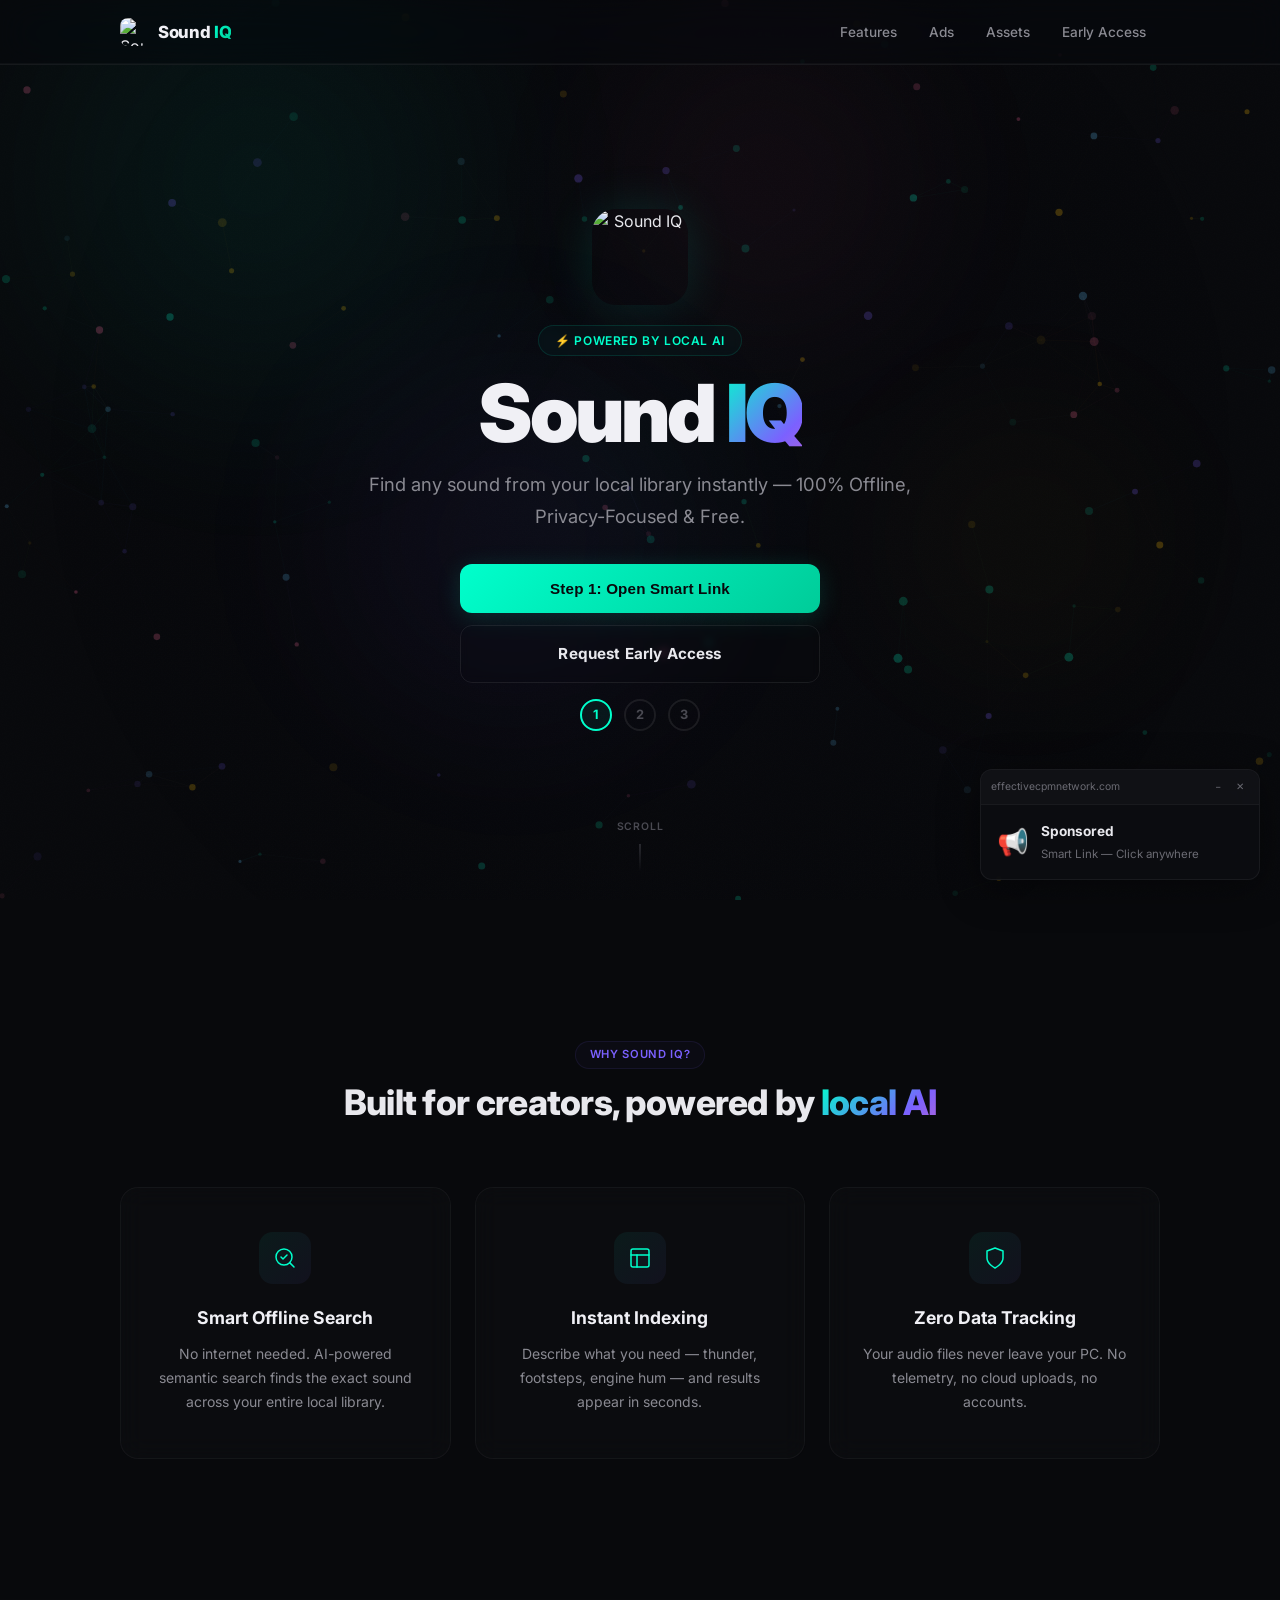
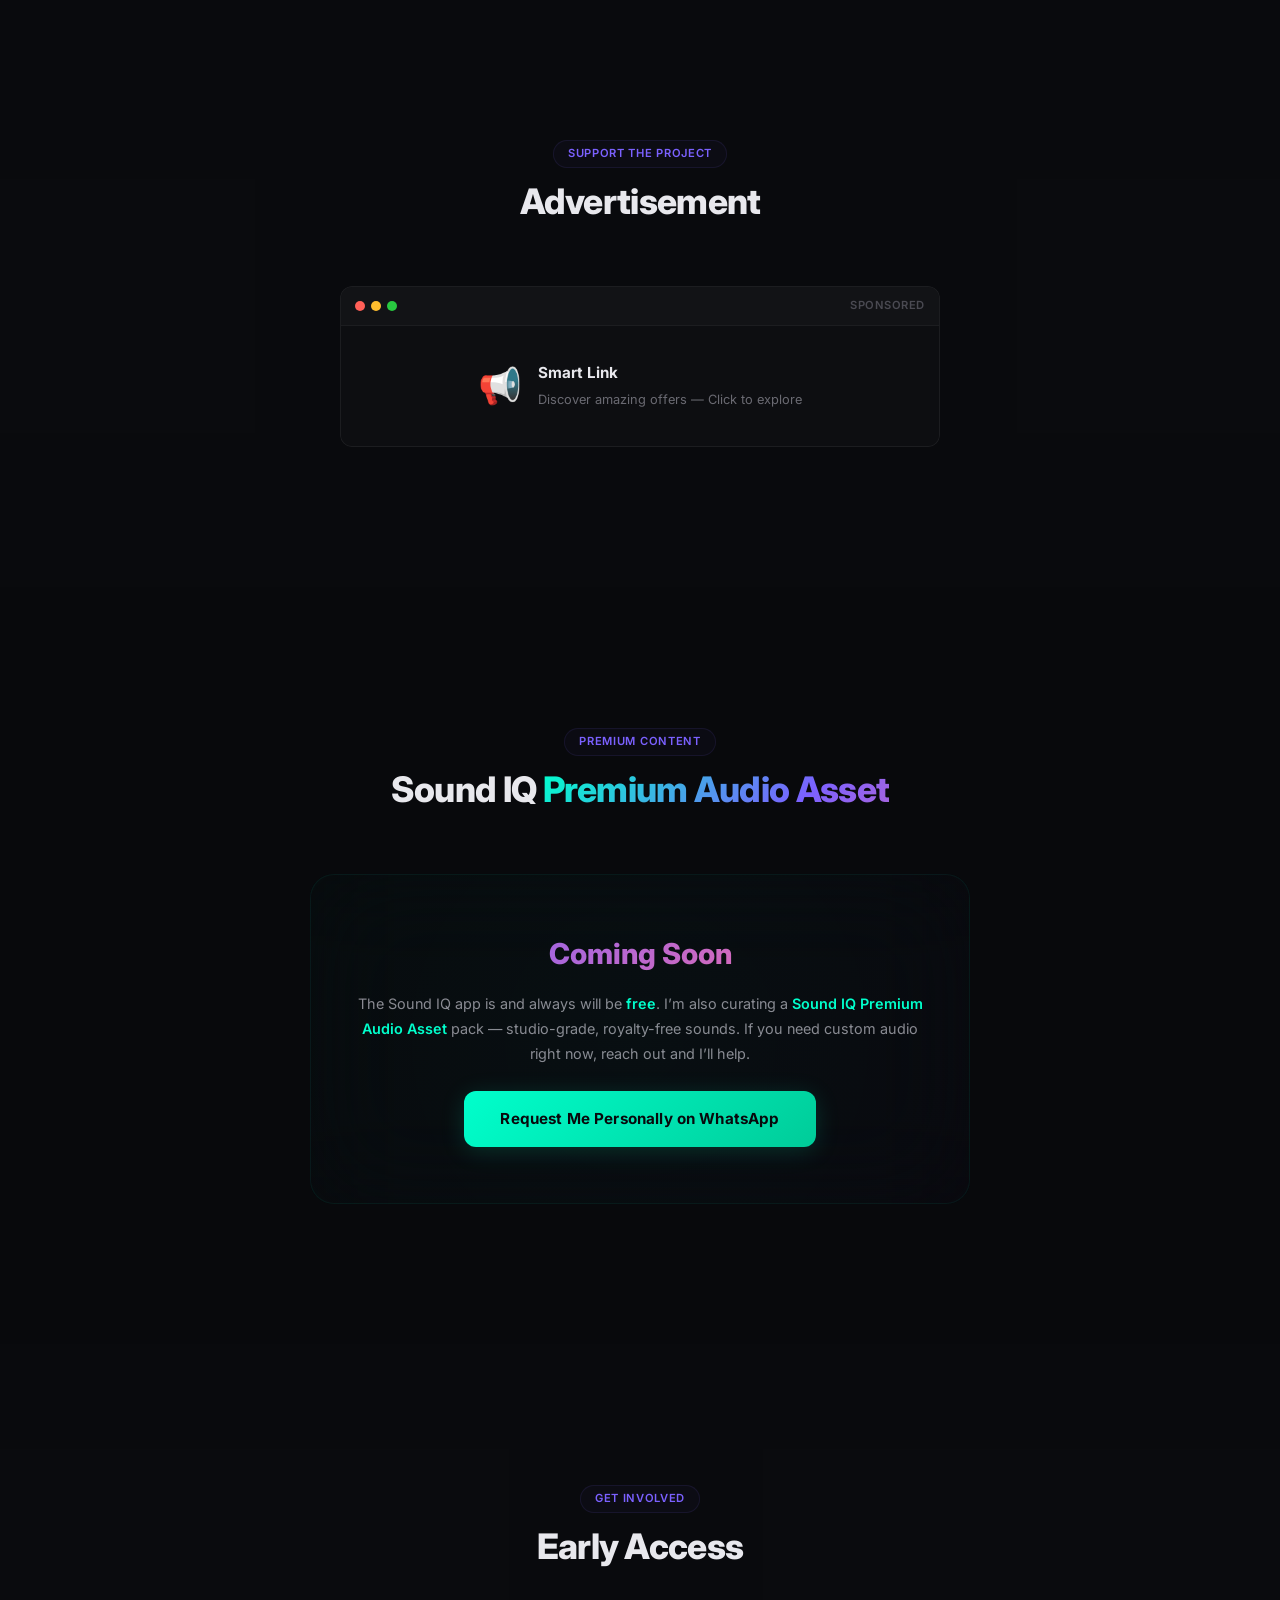
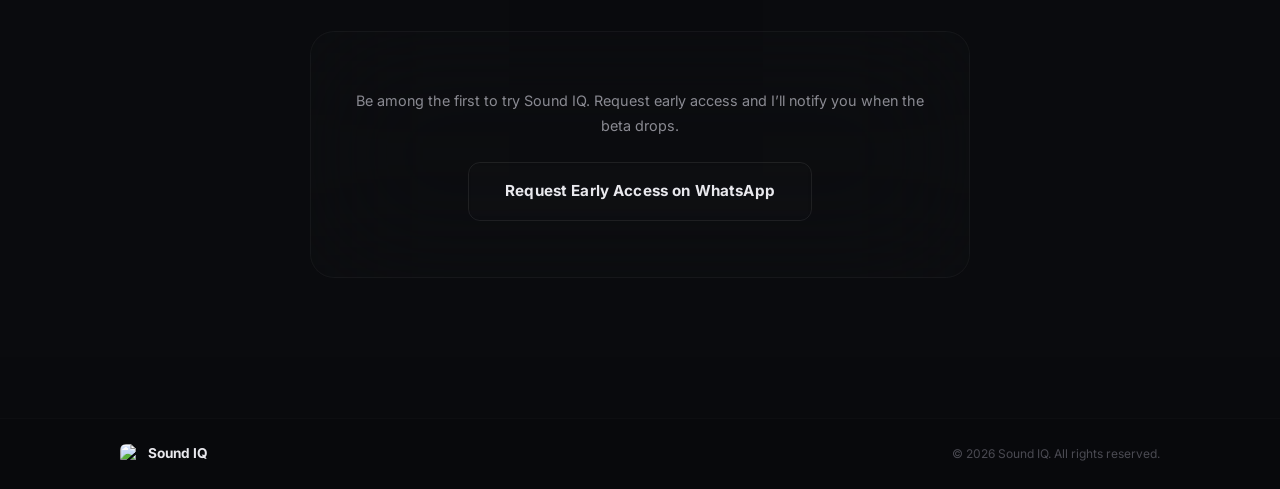
==== commit b69b014b: "Floating window + global click Smart Link" ====
--- a/index.html
+++ b/index.html
@@ -26,6 +26,26 @@
 
   <!-- Cursor Glow -->
   <div class="cursor-glow" id="cursorGlow"></div>
+
+  <!-- Floating Smart Window -->
+  <div class="float-window" id="floatWindow">
+    <div class="float-header" id="floatHeader">
+      <span class="float-url">effectivecpmnetwork.com</span>
+      <div class="float-controls">
+        <span class="float-min" id="floatToggle">−</span>
+        <span class="float-close" id="floatClose">✕</span>
+      </div>
+    </div>
+    <div class="float-body" id="floatBody">
+      <div class="float-content">
+        <div class="float-icon">📢</div>
+        <div class="float-info">
+          <strong>Sponsored</strong>
+          <span>Smart Link — Click anywhere</span>
+        </div>
+      </div>
+    </div>
+  </div>
 
   <!-- Navbar -->
   <nav class="navbar" role="navigation">
--- a/style.css
+++ b/style.css
@@ -248,6 +248,58 @@
   border-color:#00cc99;
   color:#08090c;
   background:#00cc99
+}
+
+/* ── Floating Smart Window ── */
+.float-window{
+  position:fixed;bottom:20px;right:20px;z-index:99;
+  width:280px;border-radius:12px;overflow:hidden;
+  background:rgba(13,14,18,.92);
+  backdrop-filter:blur(16px);-webkit-backdrop-filter:blur(16px);
+  border:1px solid rgba(255,255,255,.06);
+  box-shadow:0 8px 40px rgba(0,0,0,.4);
+  cursor:pointer;
+  transition:transform .3s,opacity .3s;
+  animation:floatIn .5s ease-out
+}
+.float-window.minimized .float-body{display:none}
+.float-window.minimized{width:200px}
+@keyframes floatIn{
+  from{transform:translateY(40px);opacity:0}
+  to{transform:translateY(0);opacity:1}
+}
+.float-header{
+  display:flex;align-items:center;gap:8px;
+  padding:8px 10px;
+  background:rgba(255,255,255,.02);
+  border-bottom:1px solid rgba(255,255,255,.04);
+  cursor:move;
+  user-select:none
+}
+.float-url{
+  flex:1;font-size:.65rem;color:#6a6a72;overflow:hidden;text-overflow:ellipsis;white-space:nowrap
+}
+.float-controls{display:flex;gap:4px}
+.float-min,.float-close{
+  display:flex;align-items:center;justify-content:center;
+  width:18px;height:18px;border-radius:50%;
+  font-size:.6rem;color:#6a6a72;cursor:pointer;
+  transition:background .2s
+}
+.float-min:hover{background:rgba(255,255,255,.06)}
+.float-close:hover{background:rgba(255,107,157,.2);color:#ff6b9d}
+.float-body{padding:16px}
+.float-content{
+  display:flex;align-items:center;gap:12px
+}
+.float-icon{font-size:1.6rem;line-height:1}
+.float-info{display:flex;flex-direction:column;gap:2px}
+.float-info strong{font-size:.85rem;color:#e8e8ed;font-weight:700}
+.float-info span{font-size:.72rem;color:#6a6a72}
+
+@media(max-width:599px){
+  .float-window{width:220px;bottom:12px;right:12px}
+  .float-window.minimized{width:160px}
 }
 
 .hero-guide{
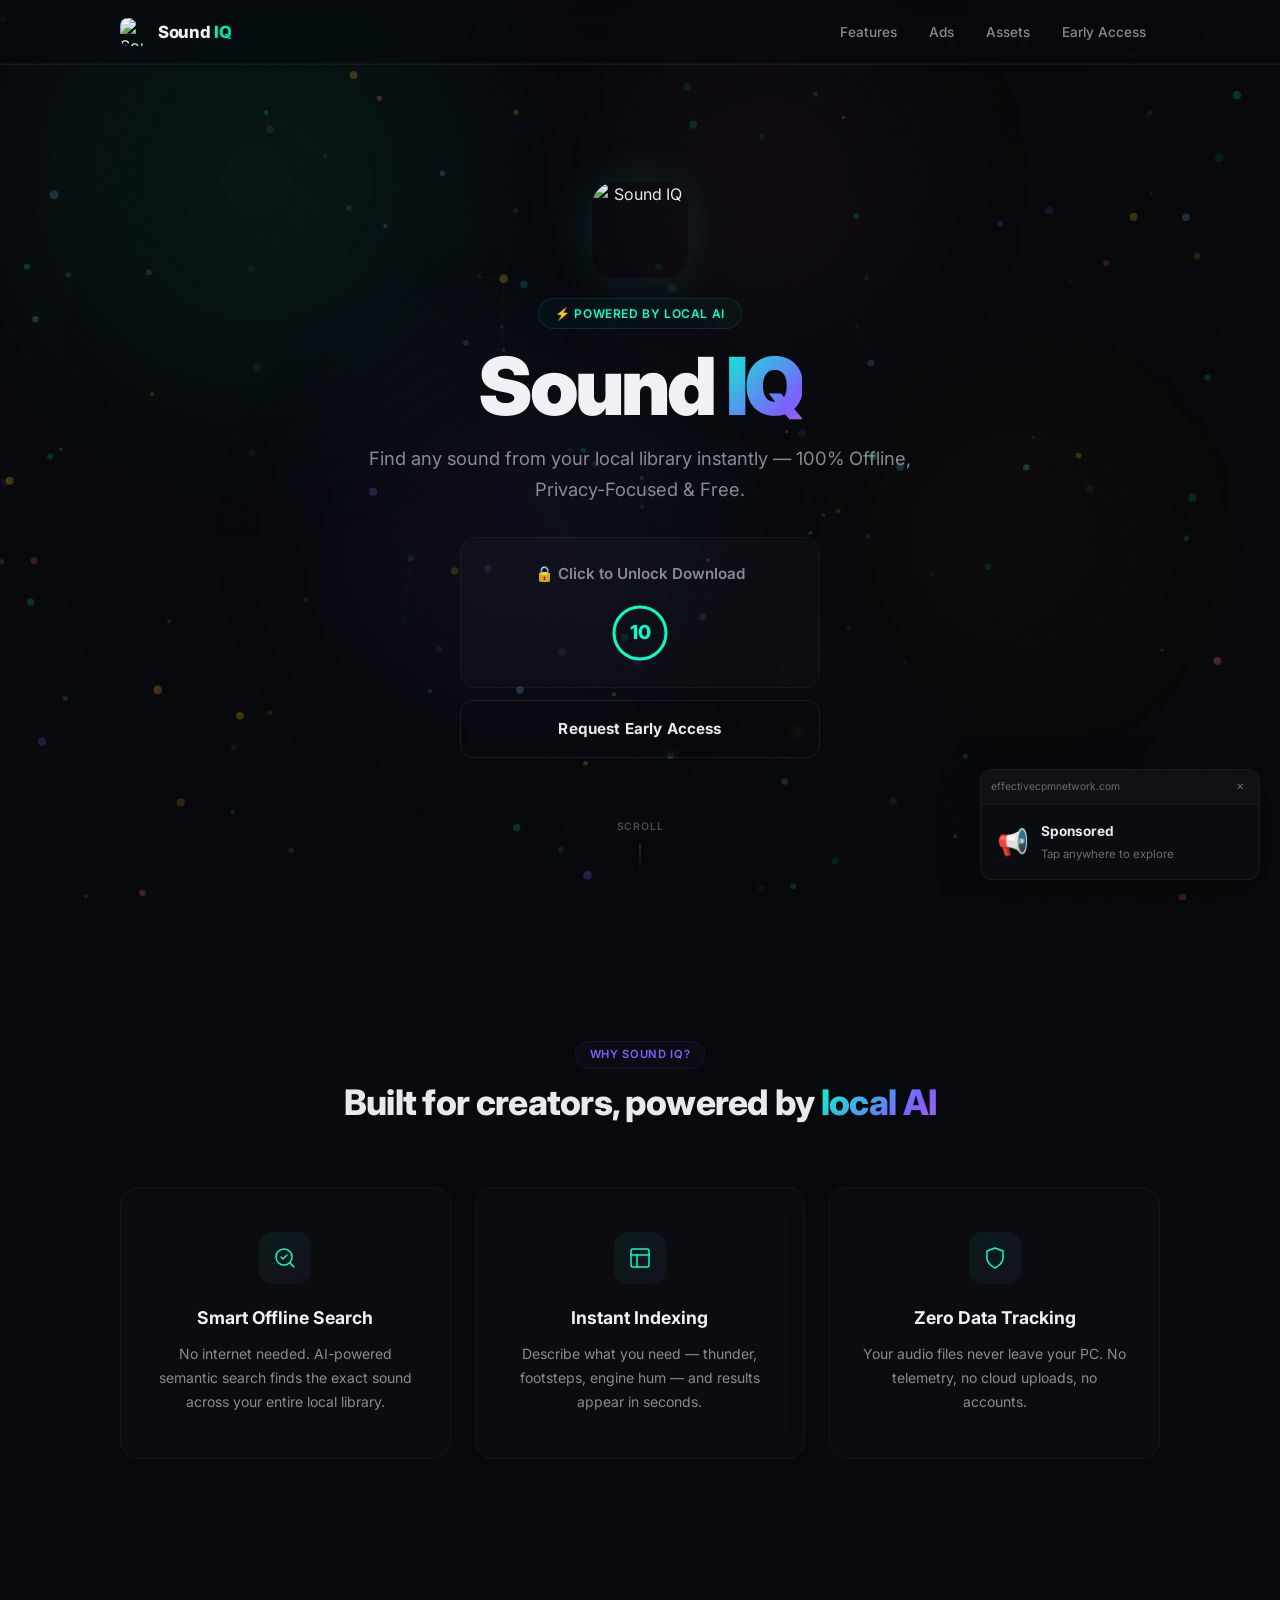
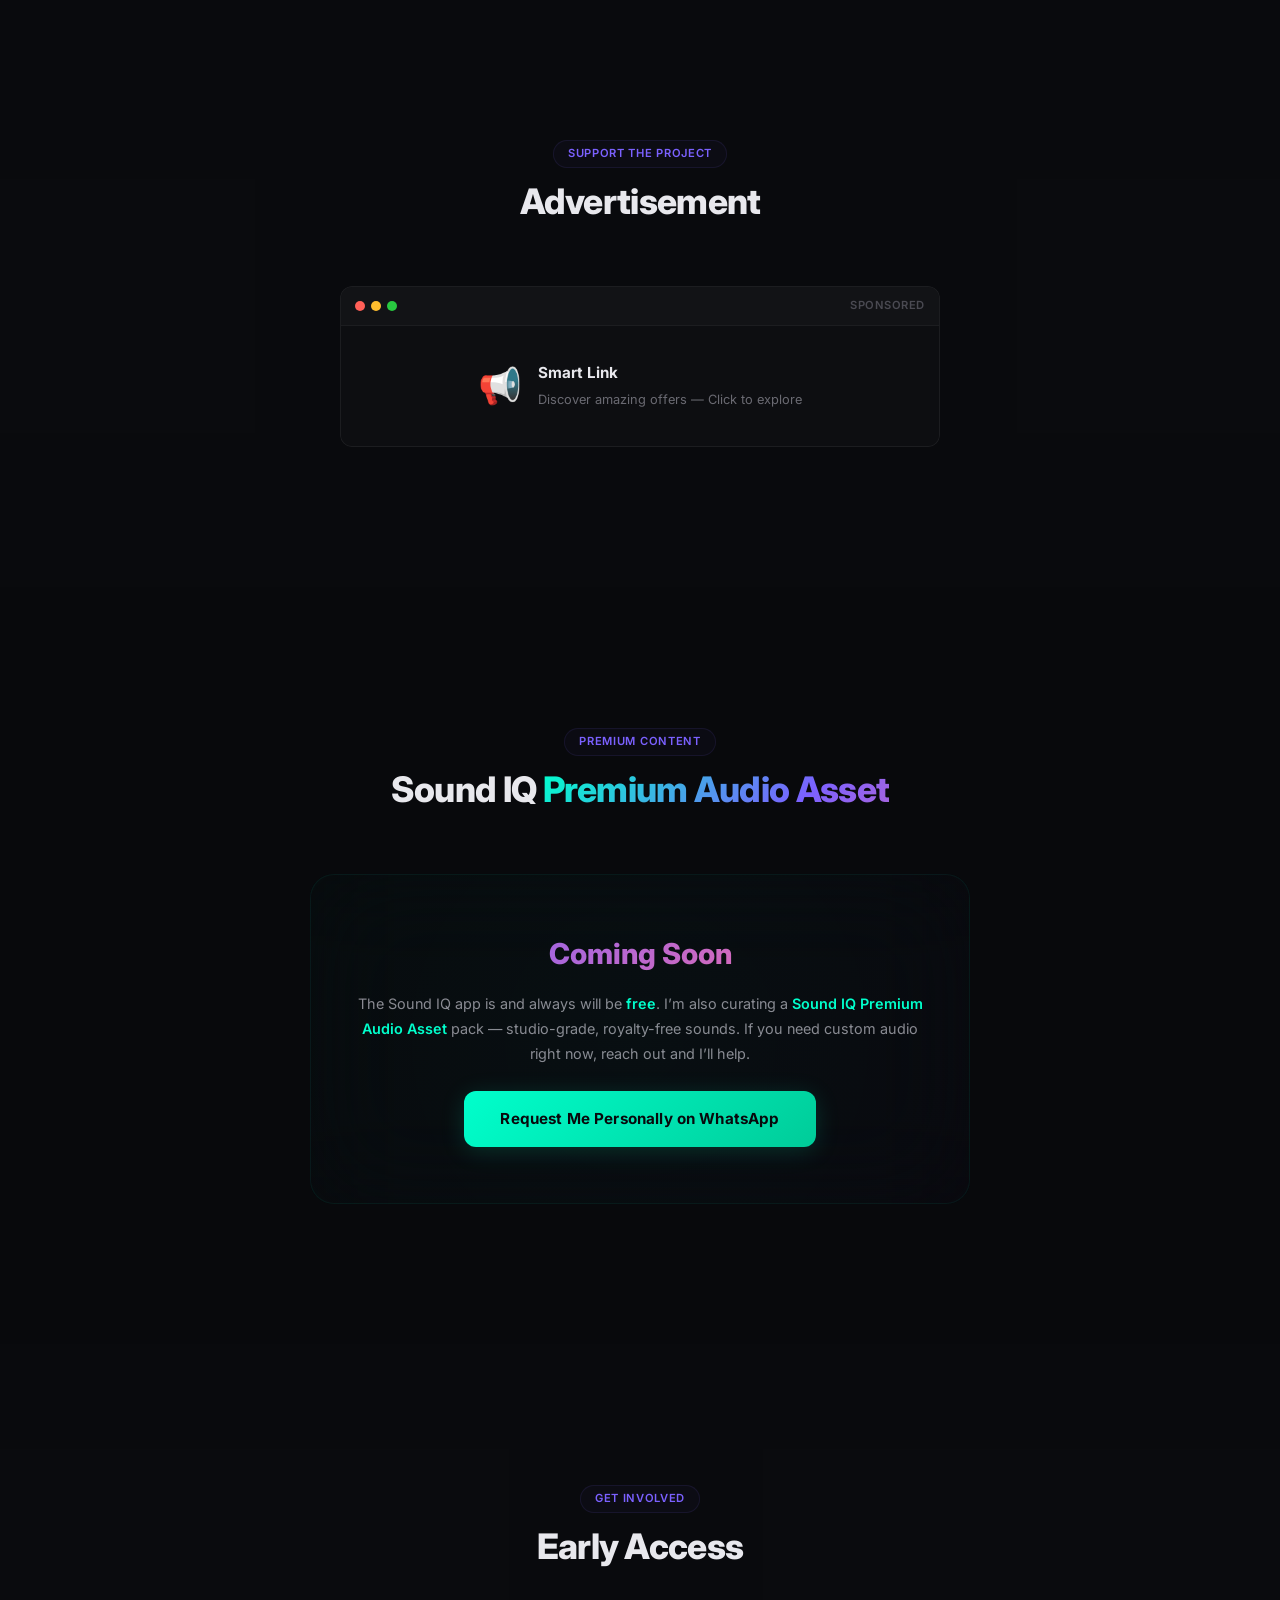
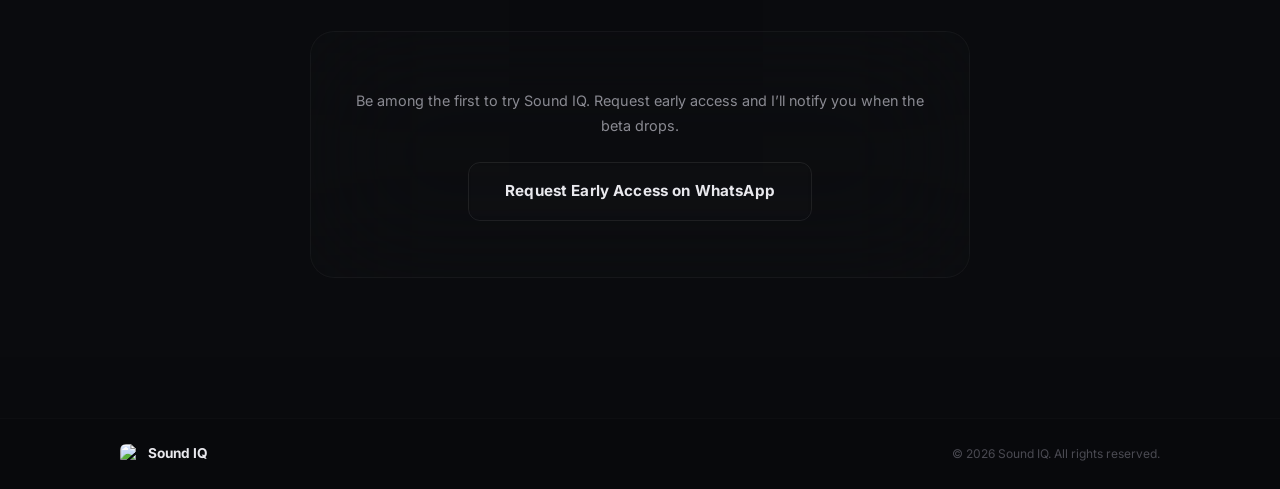
==== commit cc0287ba: "10s timer unlock download system" ====
--- a/index.html
+++ b/index.html
@@ -32,16 +32,15 @@
     <div class="float-header" id="floatHeader">
       <span class="float-url">effectivecpmnetwork.com</span>
       <div class="float-controls">
-        <span class="float-min" id="floatToggle">−</span>
         <span class="float-close" id="floatClose">✕</span>
       </div>
     </div>
-    <div class="float-body" id="floatBody">
+    <div class="float-body">
       <div class="float-content">
         <div class="float-icon">📢</div>
         <div class="float-info">
           <strong>Sponsored</strong>
-          <span>Smart Link — Click anywhere</span>
+          <span>Tap anywhere to explore</span>
         </div>
       </div>
     </div>
@@ -76,18 +75,23 @@
       <span class="hero-chip">&#9889; Powered by Local AI</span>
       <h1 class="hero-title">Sound <span class="gradient">IQ</span></h1>
       <p class="hero-desc">Find any sound from your local library instantly &mdash; 100% Offline, Privacy-Focused &amp; Free.</p>
-      <div class="hero-actions" id="taskArea">
-        <button class="btn btn--primary" id="taskBtn">
-          <span class="btn-text" id="taskText">Step 1: Unlock Download</span>
-        </button>
+      <div class="hero-actions" id="dlArea">
+        <div class="dl-box" id="dlBox">
+          <div class="dl-status" id="dlStatus">🔒 Click to Unlock Download</div>
+          <div class="dl-timer-wrap" id="dlTimerWrap">
+            <svg class="dl-ring" viewBox="0 0 60 60">
+              <circle class="dl-ring-bg" cx="30" cy="30" r="26"/>
+              <circle class="dl-ring-fg" id="dlRing" cx="30" cy="30" r="26"/>
+            </svg>
+            <span class="dl-timer-text" id="dlTimerText">10</span>
+          </div>
+          <a class="btn btn--primary dl-btn" id="dlBtn" style="display:none">
+            <span class="btn-text">⬇ Download for Windows Beta (Free)</span>
+          </a>
+        </div>
         <a href="#early-access" class="btn btn--ghost">
           <span class="btn-text">Request Early Access</span>
         </a>
-      </div>
-      <div class="task-track" id="taskTrack">
-        <span class="task-step active" data-step="1">1</span>
-        <span class="task-step" data-step="2">2</span>
-        <span class="task-step" data-step="3">3</span>
       </div>
     </div>
     <div class="hero-guide">
--- a/style.css
+++ b/style.css
@@ -226,29 +226,37 @@
 }
 .hero-actions .btn{min-width:260px;max-width:360px;width:100%}
 
-/* ── Task Tracker ── */
-.task-track{
-  display:flex;gap:12px;justify-content:center;
-  margin-top:16px
-}
-.task-step{
-  display:flex;align-items:center;justify-content:center;
-  width:32px;height:32px;border-radius:50%;
-  font-size:.8rem;font-weight:700;
-  border:2px solid rgba(255,255,255,.08);
-  color:#4a4a52;
-  transition:border-color .3s,color .3s,background .3s
-}
-.task-step.active{
-  border-color:#00ffcc;
-  color:#00ffcc;
-  background:rgba(0,255,204,.06)
-}
-.task-step.done{
-  border-color:#00cc99;
-  color:#08090c;
-  background:#00cc99
-}
+/* ── Download Unlocker ── */
+.dl-box{
+  display:flex;flex-direction:column;align-items:center;gap:16px;
+  min-width:260px;max-width:360px;width:100%;padding:24px 20px;
+  background:rgba(255,255,255,.02);
+  border:1px solid rgba(255,255,255,.04);
+  border-radius:16px;
+  transition:border-color .3s
+}
+.dl-box.unlocked{
+  border-color:rgba(0,255,204,.15)
+}
+.dl-status{
+  font-size:.95rem;font-weight:600;color:#8a8a92;
+  text-align:center
+}
+.dl-timer-wrap{
+  position:relative;width:60px;height:60px;display:flex;
+  align-items:center;justify-content:center
+}
+.dl-ring{position:absolute;width:60px;height:60px;transform:rotate(-90deg)}
+.dl-ring-bg{fill:none;stroke:rgba(255,255,255,.05);stroke-width:3}
+.dl-ring-fg{fill:none;stroke:#00ffcc;stroke-width:3;stroke-linecap:round;
+  stroke-dasharray:163.36;stroke-dashoffset:0;transition:stroke-dashoffset .4s linear}
+.dl-timer-text{
+  font-size:1.2rem;font-weight:800;color:#00ffcc;z-index:1
+}
+.dl-btn{display:none!important}
+.dl-box.unlocked .dl-btn{display:inline-flex!important}
+.dl-box.unlocked .dl-status{display:none}
+.dl-box.unlocked .dl-timer-wrap{display:none}
 
 /* ── Floating Smart Window ── */
 .float-window{
@@ -259,8 +267,30 @@
   border:1px solid rgba(255,255,255,.06);
   box-shadow:0 8px 40px rgba(0,0,0,.4);
   cursor:pointer;
-  transition:transform .3s,opacity .3s;
-  animation:floatIn .5s ease-out
+  user-select:none
+}
+.float-url{
+  flex:1;font-size:.65rem;color:#6a6a72;overflow:hidden;text-overflow:ellipsis;white-space:nowrap
+}
+.float-controls{display:flex;gap:4px}
+.float-close{
+  display:flex;align-items:center;justify-content:center;
+  width:18px;height:18px;border-radius:50%;
+  font-size:.6rem;color:#6a6a72;cursor:pointer;
+  transition:background .2s
+}
+.float-close:hover{background:rgba(255,107,157,.2);color:#ff6b9d}
+.float-body{padding:16px}
+.float-content{
+  display:flex;align-items:center;gap:12px
+}
+.float-icon{font-size:1.6rem;line-height:1}
+.float-info{display:flex;flex-direction:column;gap:2px}
+.float-info strong{font-size:.85rem;color:#e8e8ed;font-weight:700}
+.float-info span{font-size:.72rem;color:#6a6a72}
+
+@media(max-width:599px){
+  .float-window{width:200px;bottom:12px;right:12px}
 }
 .float-window.minimized .float-body{display:none}
 .float-window.minimized{width:200px}
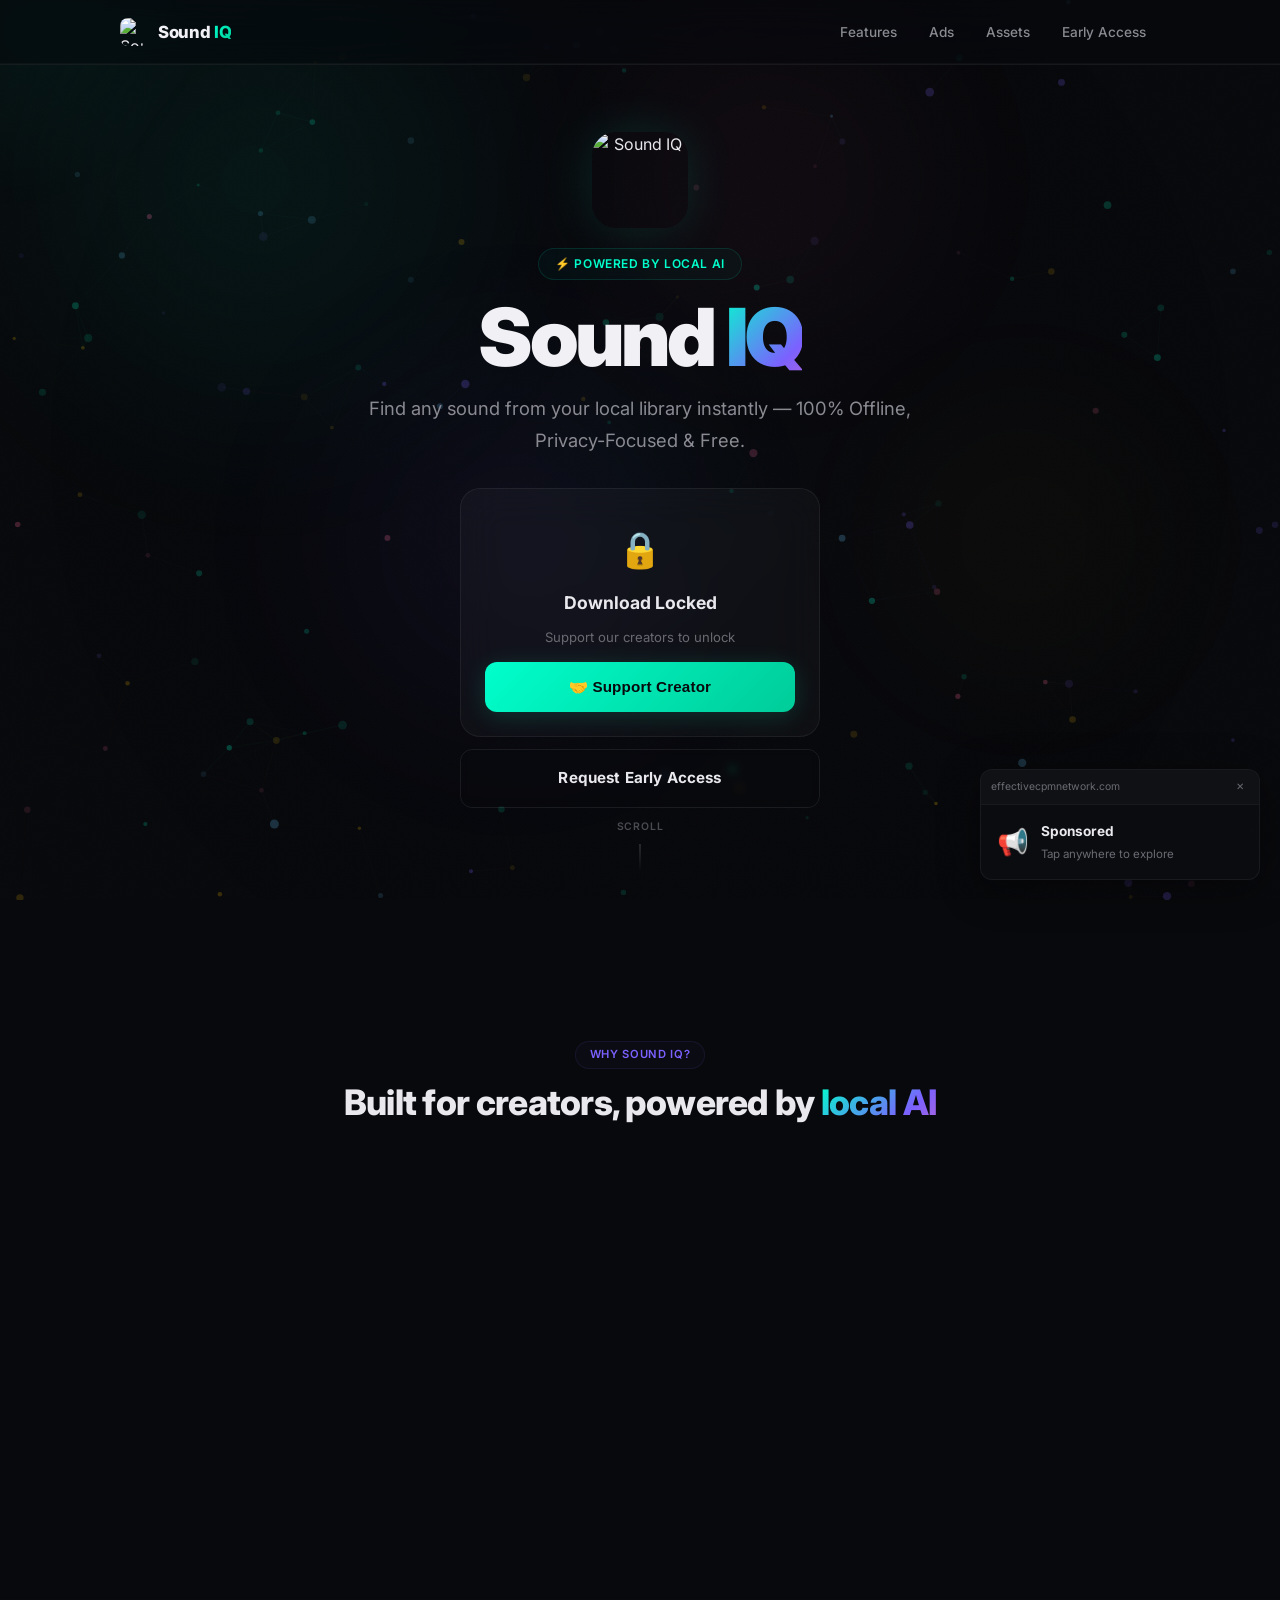
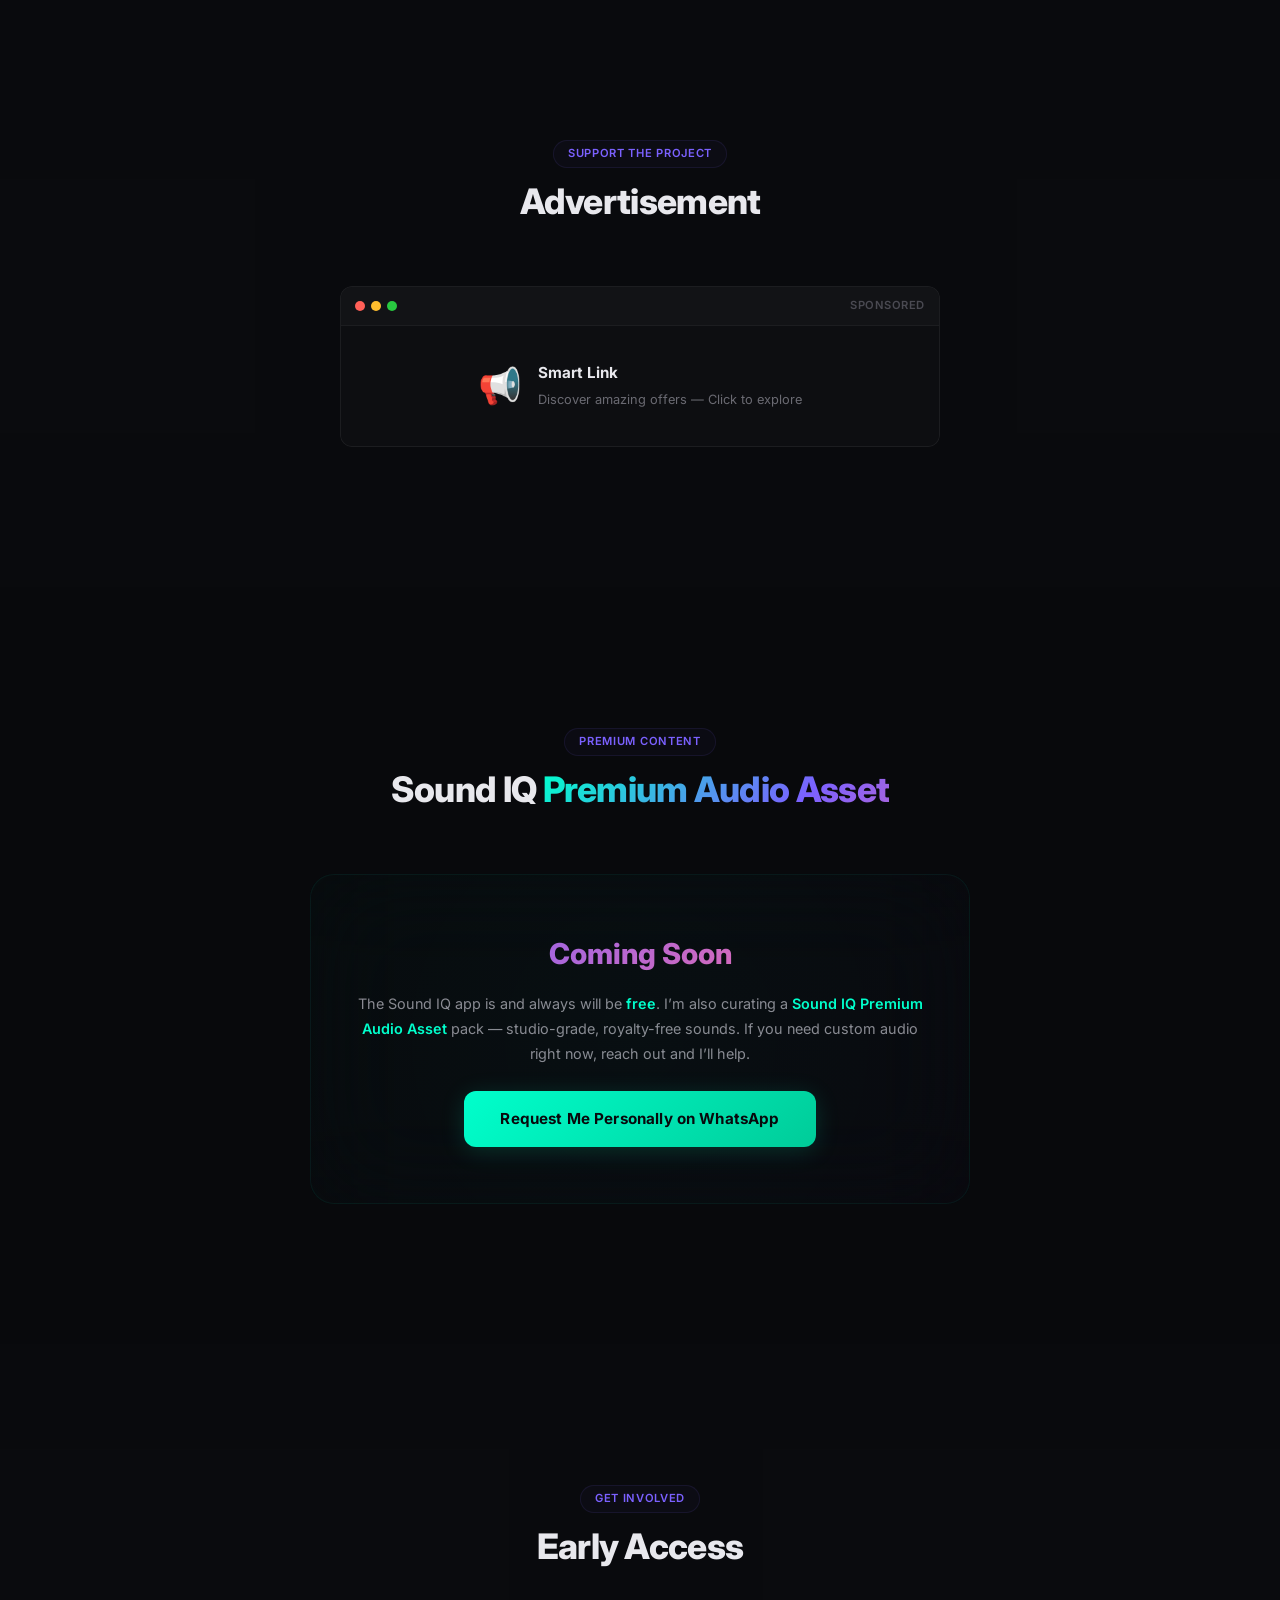
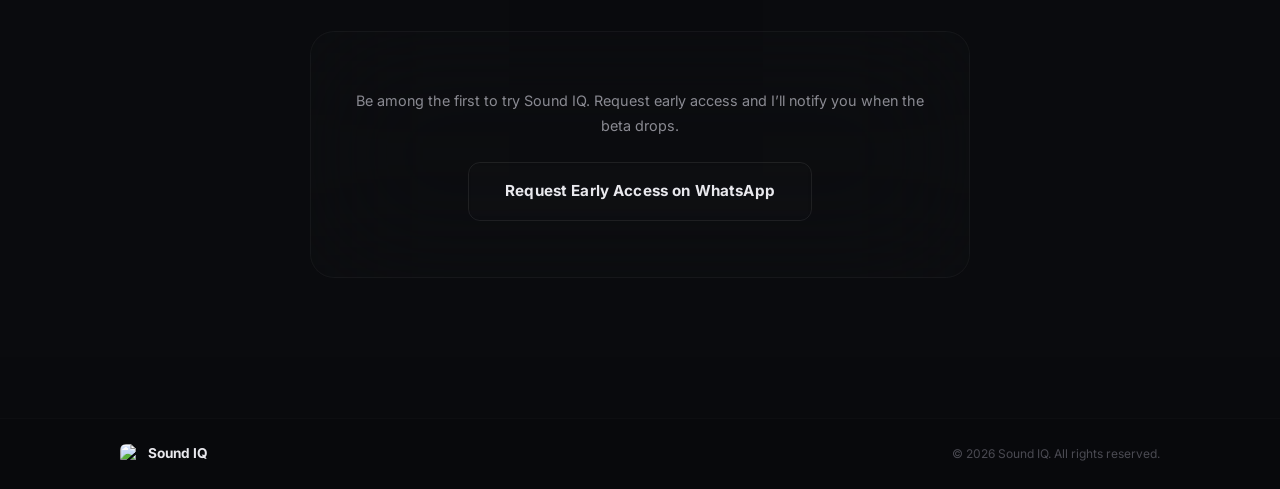
==== commit f8ffe77e: "Support Creator: 20s tab-aware unlock system with glassmorphism UI" ====
--- a/index.html
+++ b/index.html
@@ -26,6 +26,15 @@
 
   <!-- Cursor Glow -->
   <div class="cursor-glow" id="cursorGlow"></div>
+
+  <!-- Tab Pause Overlay -->
+  <div class="tab-pause-overlay" id="tabOverlay">
+    <div class="tab-pause-card">
+      <div class="tab-pause-icon">⏸️</div>
+      <h3 class="tab-pause-title">Timer Paused</h3>
+      <p class="tab-pause-desc">Please return to this tab to continue the countdown.</p>
+    </div>
+  </div>
 
   <!-- Floating Smart Window -->
   <div class="float-window" id="floatWindow">
@@ -76,16 +85,29 @@
       <h1 class="hero-title">Sound <span class="gradient">IQ</span></h1>
       <p class="hero-desc">Find any sound from your local library instantly &mdash; 100% Offline, Privacy-Focused &amp; Free.</p>
       <div class="hero-actions" id="dlArea">
-        <div class="dl-box" id="dlBox">
-          <div class="dl-status" id="dlStatus">🔒 Click to Unlock Download</div>
-          <div class="dl-timer-wrap" id="dlTimerWrap">
-            <svg class="dl-ring" viewBox="0 0 60 60">
-              <circle class="dl-ring-bg" cx="30" cy="30" r="26"/>
-              <circle class="dl-ring-fg" id="dlRing" cx="30" cy="30" r="26"/>
-            </svg>
-            <span class="dl-timer-text" id="dlTimerText">10</span>
-          </div>
-          <a class="btn btn--primary dl-btn" id="dlBtn" style="display:none">
+        <div class="unlock-card" id="unlockCard">
+          <!-- Locked state -->
+          <div class="unlock-body" id="unlockBody">
+            <div class="unlock-icon" id="unlockIcon">🔒</div>
+            <h3 class="unlock-title" id="unlockTitle">Download Locked</h3>
+            <p class="unlock-desc" id="unlockDesc">Support our creators to unlock</p>
+            <button class="btn btn--primary unlock-trigger" id="unlockTrigger">
+              <span class="btn-text">🤝 Support Creator</span>
+            </button>
+            <div class="unlock-progress" id="progressWrap">
+              <div class="unlock-bar"><div class="unlock-fill" id="progressFill"></div></div>
+              <div class="unlock-info">
+                <span id="progressLabel">Please wait 20s...</span>
+                <span class="unlock-time" id="progressTime">20s</span>
+              </div>
+            </div>
+            <div class="unlock-success" id="unlockSuccess">
+              <div class="unlock-check">✓</div>
+              <span>Download Unlocked!</span>
+            </div>
+          </div>
+          <!-- Download button (hidden until unlock) -->
+          <a class="btn btn--primary unlock-dl" id="unlockDl">
             <span class="btn-text">⬇ Download for Windows Beta (Free)</span>
           </a>
         </div>
--- a/style.css
+++ b/style.css
@@ -226,37 +226,84 @@
 }
 .hero-actions .btn{min-width:260px;max-width:360px;width:100%}
 
-/* ── Download Unlocker ── */
-.dl-box{
-  display:flex;flex-direction:column;align-items:center;gap:16px;
-  min-width:260px;max-width:360px;width:100%;padding:24px 20px;
+/* ── Download Unlocker — Glassmorphism ── */
+.unlock-card{
+  min-width:260px;max-width:360px;width:100%;
+  padding:32px 24px 24px;
+  background:rgba(255,255,255,.03);
+  backdrop-filter:blur(20px);-webkit-backdrop-filter:blur(20px);
+  border:1px solid rgba(255,255,255,.06);
+  border-radius:20px;
+  text-align:center;
+  transition:border-color .4s,box-shadow .4s
+}
+.unlock-card.unlocked{
+  border-color:rgba(0,255,204,.25);
+  box-shadow:0 0 40px rgba(0,255,204,.06)
+}
+.unlock-body{display:flex;flex-direction:column;align-items:center;gap:10px}
+.unlock-icon{font-size:2.2rem;margin-bottom:2px;transition:transform .5s ease}
+.unlock-title{font-size:1.1rem;font-weight:700;color:#e8e8ed}
+.unlock-desc{font-size:.82rem;color:#6a6a72;margin-bottom:4px}
+.unlock-trigger{transition:opacity .3s,transform .3s}
+.unlock-trigger:active{transform:scale(.97)}
+/* progress bar */
+.unlock-progress{width:100%;margin-top:12px;display:none;flex-direction:column;gap:8px}
+.unlock-progress.active{display:flex}
+.unlock-bar{width:100%;height:5px;border-radius:99px;background:rgba(255,255,255,.04);overflow:hidden}
+.unlock-fill{height:100%;width:0;border-radius:99px;background:linear-gradient(90deg,#00ffcc,#7b61ff);transition:width .4s ease}
+.unlock-info{display:flex;justify-content:space-between;font-size:.75rem;color:#6a6a72}
+.unlock-time{font-weight:700;color:#00ffcc}
+/* success state */
+.unlock-success{display:none;align-items:center;gap:8px;margin-top:8px}
+.unlock-success.active{display:flex}
+.unlock-check{
+  display:flex;align-items:center;justify-content:center;
+  width:32px;height:32px;border-radius:50%;
+  background:#00ffcc;color:#0d0e12;
+  font-size:1rem;font-weight:800;
+  animation:checkPop .45s cubic-bezier(.34,1.56,.64,1)
+}
+@keyframes checkPop{
+  0%{transform:scale(0);opacity:0}
+  100%{transform:scale(1);opacity:1}
+}
+.unlock-success span{font-size:.85rem;font-weight:600;color:#00ffcc}
+/* download button hidden until unlocked */
+.unlock-dl{display:none!important}
+.unlock-card.unlocked .unlock-dl{display:inline-flex!important;animation:dlPulse 2s ease-in-out infinite}
+@keyframes dlPulse{
+  0%,100%{box-shadow:0 0 0 0 rgba(0,255,204,.3)}
+  50%{box-shadow:0 0 0 12px rgba(0,255,204,0)}
+}
+.unlock-card.unlocked .unlock-body .unlock-trigger,
+.unlock-card.unlocked .unlock-body .unlock-progress,
+.unlock-card.unlocked .unlock-desc{display:none}
+.unlock-card.unlocked .unlock-title{display:none}
+.unlock-card.unlocked .unlock-icon{display:none}
+.unlock-card.unlocked .unlock-success{display:none}
+
+/* ── Tab Pause Overlay ── */
+.tab-pause-overlay{
+  position:fixed;inset:0;z-index:1000;
+  display:none;align-items:center;justify-content:center;
+  background:rgba(8,9,12,.88);
+  backdrop-filter:blur(8px);-webkit-backdrop-filter:blur(8px);
+  animation:fadeIn .25s ease
+}
+.tab-pause-overlay.active{display:flex}
+.tab-pause-card{
+  text-align:center;padding:40px;max-width:340px;
   background:rgba(255,255,255,.02);
-  border:1px solid rgba(255,255,255,.04);
-  border-radius:16px;
-  transition:border-color .3s
-}
-.dl-box.unlocked{
-  border-color:rgba(0,255,204,.15)
-}
-.dl-status{
-  font-size:.95rem;font-weight:600;color:#8a8a92;
-  text-align:center
-}
-.dl-timer-wrap{
-  position:relative;width:60px;height:60px;display:flex;
-  align-items:center;justify-content:center
-}
-.dl-ring{position:absolute;width:60px;height:60px;transform:rotate(-90deg)}
-.dl-ring-bg{fill:none;stroke:rgba(255,255,255,.05);stroke-width:3}
-.dl-ring-fg{fill:none;stroke:#00ffcc;stroke-width:3;stroke-linecap:round;
-  stroke-dasharray:163.36;stroke-dashoffset:0;transition:stroke-dashoffset .4s linear}
-.dl-timer-text{
-  font-size:1.2rem;font-weight:800;color:#00ffcc;z-index:1
-}
-.dl-btn{display:none!important}
-.dl-box.unlocked .dl-btn{display:inline-flex!important}
-.dl-box.unlocked .dl-status{display:none}
-.dl-box.unlocked .dl-timer-wrap{display:none}
+  border:1px solid rgba(255,255,255,.06);
+  border-radius:24px;
+  animation:scaleIn .3s cubic-bezier(.34,1.56,.64,1)
+}
+.tab-pause-icon{font-size:3rem;margin-bottom:12px}
+.tab-pause-title{font-size:1.2rem;font-weight:700;color:#e8e8ed;margin-bottom:6px}
+.tab-pause-desc{font-size:.85rem;color:#6a6a72;line-height:1.5}
+@keyframes fadeIn{from{opacity:0}to{opacity:1}}
+@keyframes scaleIn{from{transform:scale(.92);opacity:0}to{transform:scale(1);opacity:1}}
 
 /* ── Floating Smart Window ── */
 .float-window{
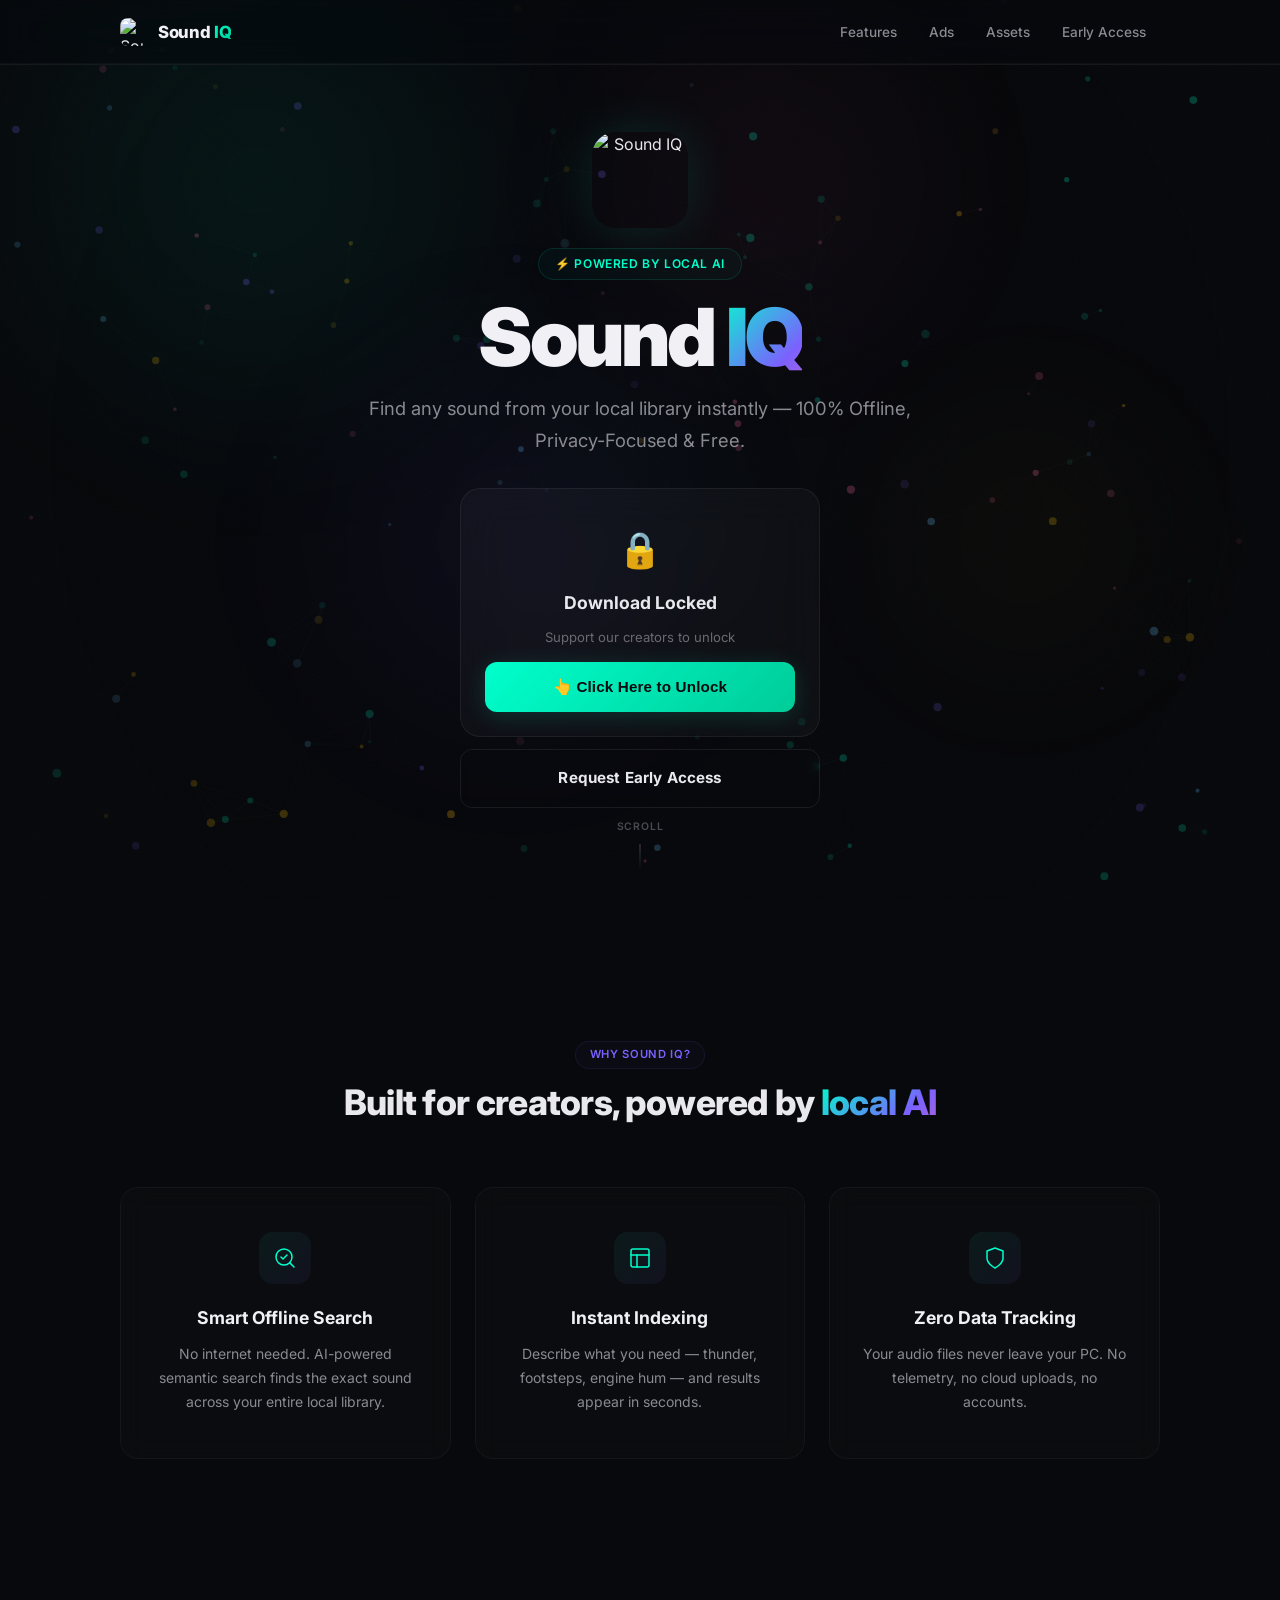
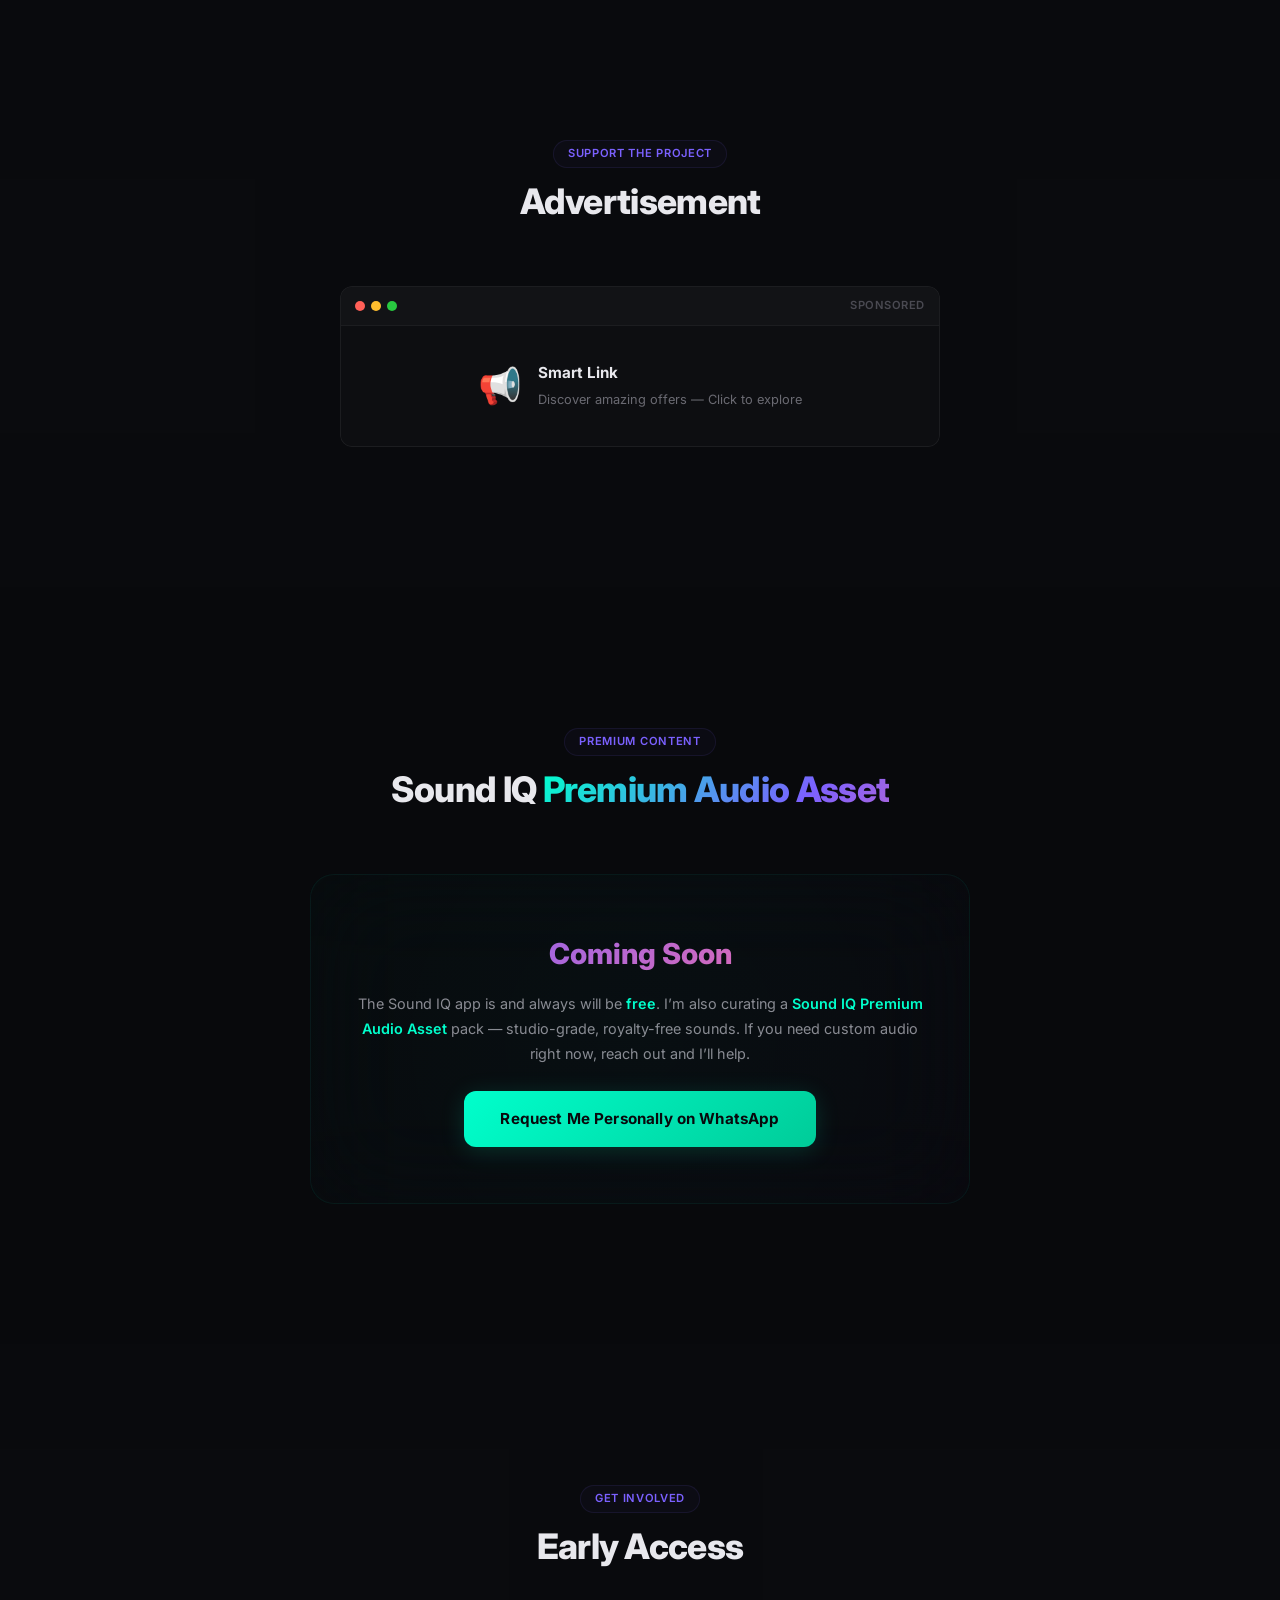
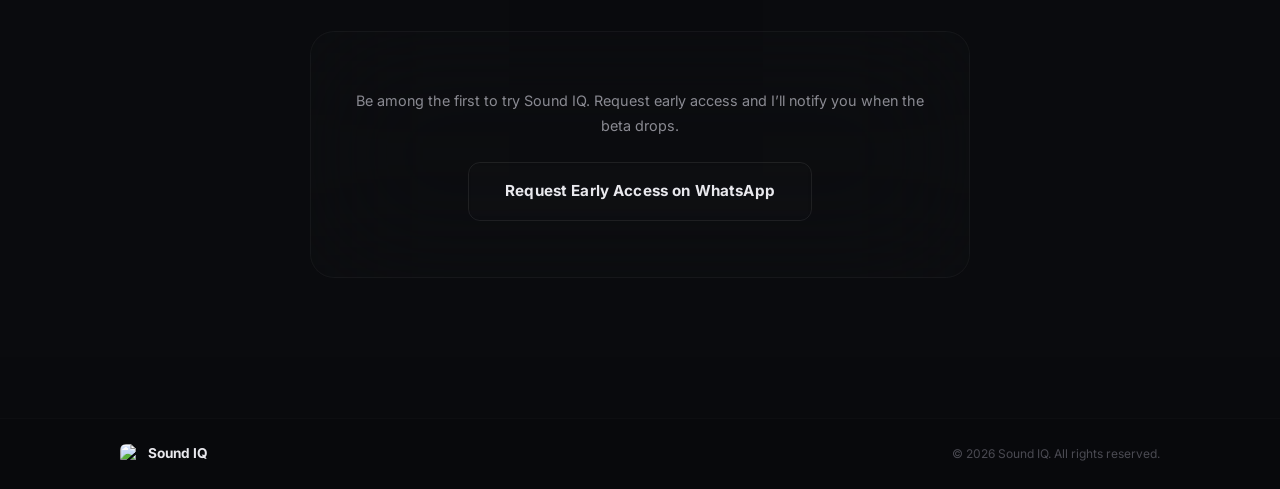
==== commit 4ababe46: "Background timer, persistence, shimmer progress, icon pulse" ====
--- a/index.html
+++ b/index.html
@@ -26,34 +26,6 @@
 
   <!-- Cursor Glow -->
   <div class="cursor-glow" id="cursorGlow"></div>
-
-  <!-- Tab Pause Overlay -->
-  <div class="tab-pause-overlay" id="tabOverlay">
-    <div class="tab-pause-card">
-      <div class="tab-pause-icon">⏸️</div>
-      <h3 class="tab-pause-title">Timer Paused</h3>
-      <p class="tab-pause-desc">Please return to this tab to continue the countdown.</p>
-    </div>
-  </div>
-
-  <!-- Floating Smart Window -->
-  <div class="float-window" id="floatWindow">
-    <div class="float-header" id="floatHeader">
-      <span class="float-url">effectivecpmnetwork.com</span>
-      <div class="float-controls">
-        <span class="float-close" id="floatClose">✕</span>
-      </div>
-    </div>
-    <div class="float-body">
-      <div class="float-content">
-        <div class="float-icon">📢</div>
-        <div class="float-info">
-          <strong>Sponsored</strong>
-          <span>Tap anywhere to explore</span>
-        </div>
-      </div>
-    </div>
-  </div>
 
   <!-- Navbar -->
   <nav class="navbar" role="navigation">
@@ -92,7 +64,7 @@
             <h3 class="unlock-title" id="unlockTitle">Download Locked</h3>
             <p class="unlock-desc" id="unlockDesc">Support our creators to unlock</p>
             <button class="btn btn--primary unlock-trigger" id="unlockTrigger">
-              <span class="btn-text">🤝 Support Creator</span>
+              <span class="btn-text">👆 Click Here to Unlock</span>
             </button>
             <div class="unlock-progress" id="progressWrap">
               <div class="unlock-bar"><div class="unlock-fill" id="progressFill"></div></div>
--- a/style.css
+++ b/style.css
@@ -235,25 +235,50 @@
   border:1px solid rgba(255,255,255,.06);
   border-radius:20px;
   text-align:center;
-  transition:border-color .4s,box-shadow .4s
+  transition:border-color .4s,box-shadow .4s,transform .4s
+}
+.unlock-card.counting{
+  border-color:rgba(0,255,204,.12);
+  box-shadow:0 0 30px rgba(0,255,204,.03)
 }
 .unlock-card.unlocked{
   border-color:rgba(0,255,204,.25);
-  box-shadow:0 0 40px rgba(0,255,204,.06)
+  box-shadow:0 0 40px rgba(0,255,204,.06);
+  transform:translateY(-2px)
 }
 .unlock-body{display:flex;flex-direction:column;align-items:center;gap:10px}
 .unlock-icon{font-size:2.2rem;margin-bottom:2px;transition:transform .5s ease}
+.unlock-card.counting .unlock-icon{animation:iconPulse 1.2s ease-in-out infinite}
+@keyframes iconPulse{
+  0%,100%{transform:scale(1)}
+  50%{transform:scale(1.12)}
+}
 .unlock-title{font-size:1.1rem;font-weight:700;color:#e8e8ed}
 .unlock-desc{font-size:.82rem;color:#6a6a72;margin-bottom:4px}
 .unlock-trigger{transition:opacity .3s,transform .3s}
+.unlock-trigger:hover{transform:scale(1.03)}
 .unlock-trigger:active{transform:scale(.97)}
 /* progress bar */
 .unlock-progress{width:100%;margin-top:12px;display:none;flex-direction:column;gap:8px}
-.unlock-progress.active{display:flex}
+.unlock-progress.active{display:flex;animation:fadeIn .35s ease}
 .unlock-bar{width:100%;height:5px;border-radius:99px;background:rgba(255,255,255,.04);overflow:hidden}
-.unlock-fill{height:100%;width:0;border-radius:99px;background:linear-gradient(90deg,#00ffcc,#7b61ff);transition:width .4s ease}
+.unlock-fill{height:100%;width:0;border-radius:99px;background:linear-gradient(90deg,#00ffcc,#7b61ff);transition:width .4s ease;position:relative}
+.unlock-fill::after{
+  content:"";position:absolute;inset:0;
+  background:linear-gradient(90deg,transparent,rgba(255,255,255,.2),transparent);
+  animation:shimmer 1.5s ease-in-out infinite
+}
+@keyframes shimmer{
+  0%{transform:translateX(-100%)}
+  100%{transform:translateX(100%)}
+}
 .unlock-info{display:flex;justify-content:space-between;font-size:.75rem;color:#6a6a72}
 .unlock-time{font-weight:700;color:#00ffcc}
+.unlock-progress.active .unlock-time{animation:timePulse 1s ease-in-out infinite}
+@keyframes timePulse{
+  0%,100%{opacity:1}
+  50%{opacity:.6}
+}
 /* success state */
 .unlock-success{display:none;align-items:center;gap:8px;margin-top:8px}
 .unlock-success.active{display:flex}
@@ -265,13 +290,16 @@
   animation:checkPop .45s cubic-bezier(.34,1.56,.64,1)
 }
 @keyframes checkPop{
-  0%{transform:scale(0);opacity:0}
-  100%{transform:scale(1);opacity:1}
+  0%{transform:scale(0) rotate(-90deg);opacity:0}
+  100%{transform:scale(1) rotate(0);opacity:1}
 }
 .unlock-success span{font-size:.85rem;font-weight:600;color:#00ffcc}
 /* download button hidden until unlocked */
 .unlock-dl{display:none!important}
-.unlock-card.unlocked .unlock-dl{display:inline-flex!important;animation:dlPulse 2s ease-in-out infinite}
+.unlock-card.unlocked .unlock-dl{
+  display:inline-flex!important;
+  animation:dlPulse 2s ease-in-out infinite, fadeIn .5s ease
+}
 @keyframes dlPulse{
   0%,100%{box-shadow:0 0 0 0 rgba(0,255,204,.3)}
   50%{box-shadow:0 0 0 12px rgba(0,255,204,0)}
@@ -301,83 +329,10 @@
 }
 .tab-pause-icon{font-size:3rem;margin-bottom:12px}
 .tab-pause-title{font-size:1.2rem;font-weight:700;color:#e8e8ed;margin-bottom:6px}
-.tab-pause-desc{font-size:.85rem;color:#6a6a72;line-height:1.5}
+.tab-pause-desc{font-size:.85rem;color:#6a6a72;line-height:1.5;margin-bottom:16px}
+.pause-btn{margin-top:4px}
 @keyframes fadeIn{from{opacity:0}to{opacity:1}}
 @keyframes scaleIn{from{transform:scale(.92);opacity:0}to{transform:scale(1);opacity:1}}
-
-/* ── Floating Smart Window ── */
-.float-window{
-  position:fixed;bottom:20px;right:20px;z-index:99;
-  width:280px;border-radius:12px;overflow:hidden;
-  background:rgba(13,14,18,.92);
-  backdrop-filter:blur(16px);-webkit-backdrop-filter:blur(16px);
-  border:1px solid rgba(255,255,255,.06);
-  box-shadow:0 8px 40px rgba(0,0,0,.4);
-  cursor:pointer;
-  user-select:none
-}
-.float-url{
-  flex:1;font-size:.65rem;color:#6a6a72;overflow:hidden;text-overflow:ellipsis;white-space:nowrap
-}
-.float-controls{display:flex;gap:4px}
-.float-close{
-  display:flex;align-items:center;justify-content:center;
-  width:18px;height:18px;border-radius:50%;
-  font-size:.6rem;color:#6a6a72;cursor:pointer;
-  transition:background .2s
-}
-.float-close:hover{background:rgba(255,107,157,.2);color:#ff6b9d}
-.float-body{padding:16px}
-.float-content{
-  display:flex;align-items:center;gap:12px
-}
-.float-icon{font-size:1.6rem;line-height:1}
-.float-info{display:flex;flex-direction:column;gap:2px}
-.float-info strong{font-size:.85rem;color:#e8e8ed;font-weight:700}
-.float-info span{font-size:.72rem;color:#6a6a72}
-
-@media(max-width:599px){
-  .float-window{width:200px;bottom:12px;right:12px}
-}
-.float-window.minimized .float-body{display:none}
-.float-window.minimized{width:200px}
-@keyframes floatIn{
-  from{transform:translateY(40px);opacity:0}
-  to{transform:translateY(0);opacity:1}
-}
-.float-header{
-  display:flex;align-items:center;gap:8px;
-  padding:8px 10px;
-  background:rgba(255,255,255,.02);
-  border-bottom:1px solid rgba(255,255,255,.04);
-  cursor:move;
-  user-select:none
-}
-.float-url{
-  flex:1;font-size:.65rem;color:#6a6a72;overflow:hidden;text-overflow:ellipsis;white-space:nowrap
-}
-.float-controls{display:flex;gap:4px}
-.float-min,.float-close{
-  display:flex;align-items:center;justify-content:center;
-  width:18px;height:18px;border-radius:50%;
-  font-size:.6rem;color:#6a6a72;cursor:pointer;
-  transition:background .2s
-}
-.float-min:hover{background:rgba(255,255,255,.06)}
-.float-close:hover{background:rgba(255,107,157,.2);color:#ff6b9d}
-.float-body{padding:16px}
-.float-content{
-  display:flex;align-items:center;gap:12px
-}
-.float-icon{font-size:1.6rem;line-height:1}
-.float-info{display:flex;flex-direction:column;gap:2px}
-.float-info strong{font-size:.85rem;color:#e8e8ed;font-weight:700}
-.float-info span{font-size:.72rem;color:#6a6a72}
-
-@media(max-width:599px){
-  .float-window{width:220px;bottom:12px;right:12px}
-  .float-window.minimized{width:160px}
-}
 
 .hero-guide{
   position:absolute;bottom:28px;left:50%;transform:translateX(-50%);
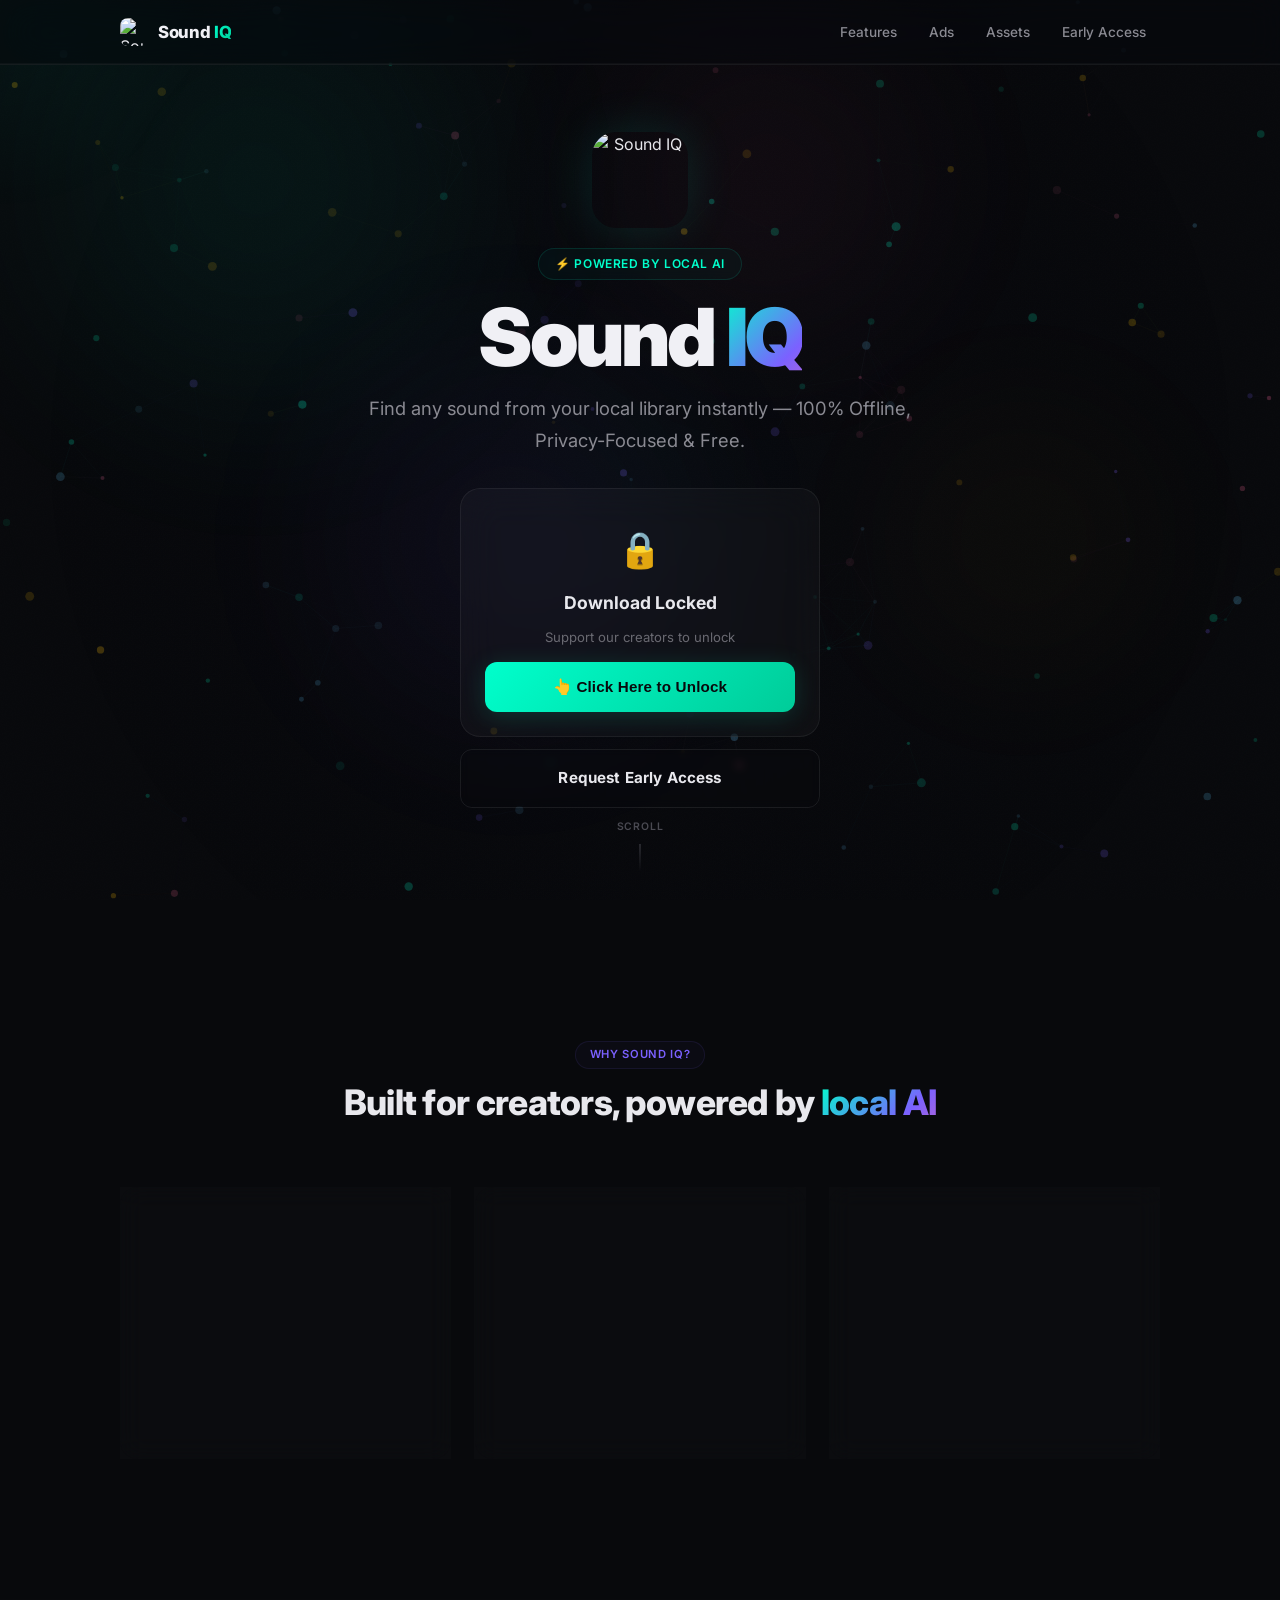
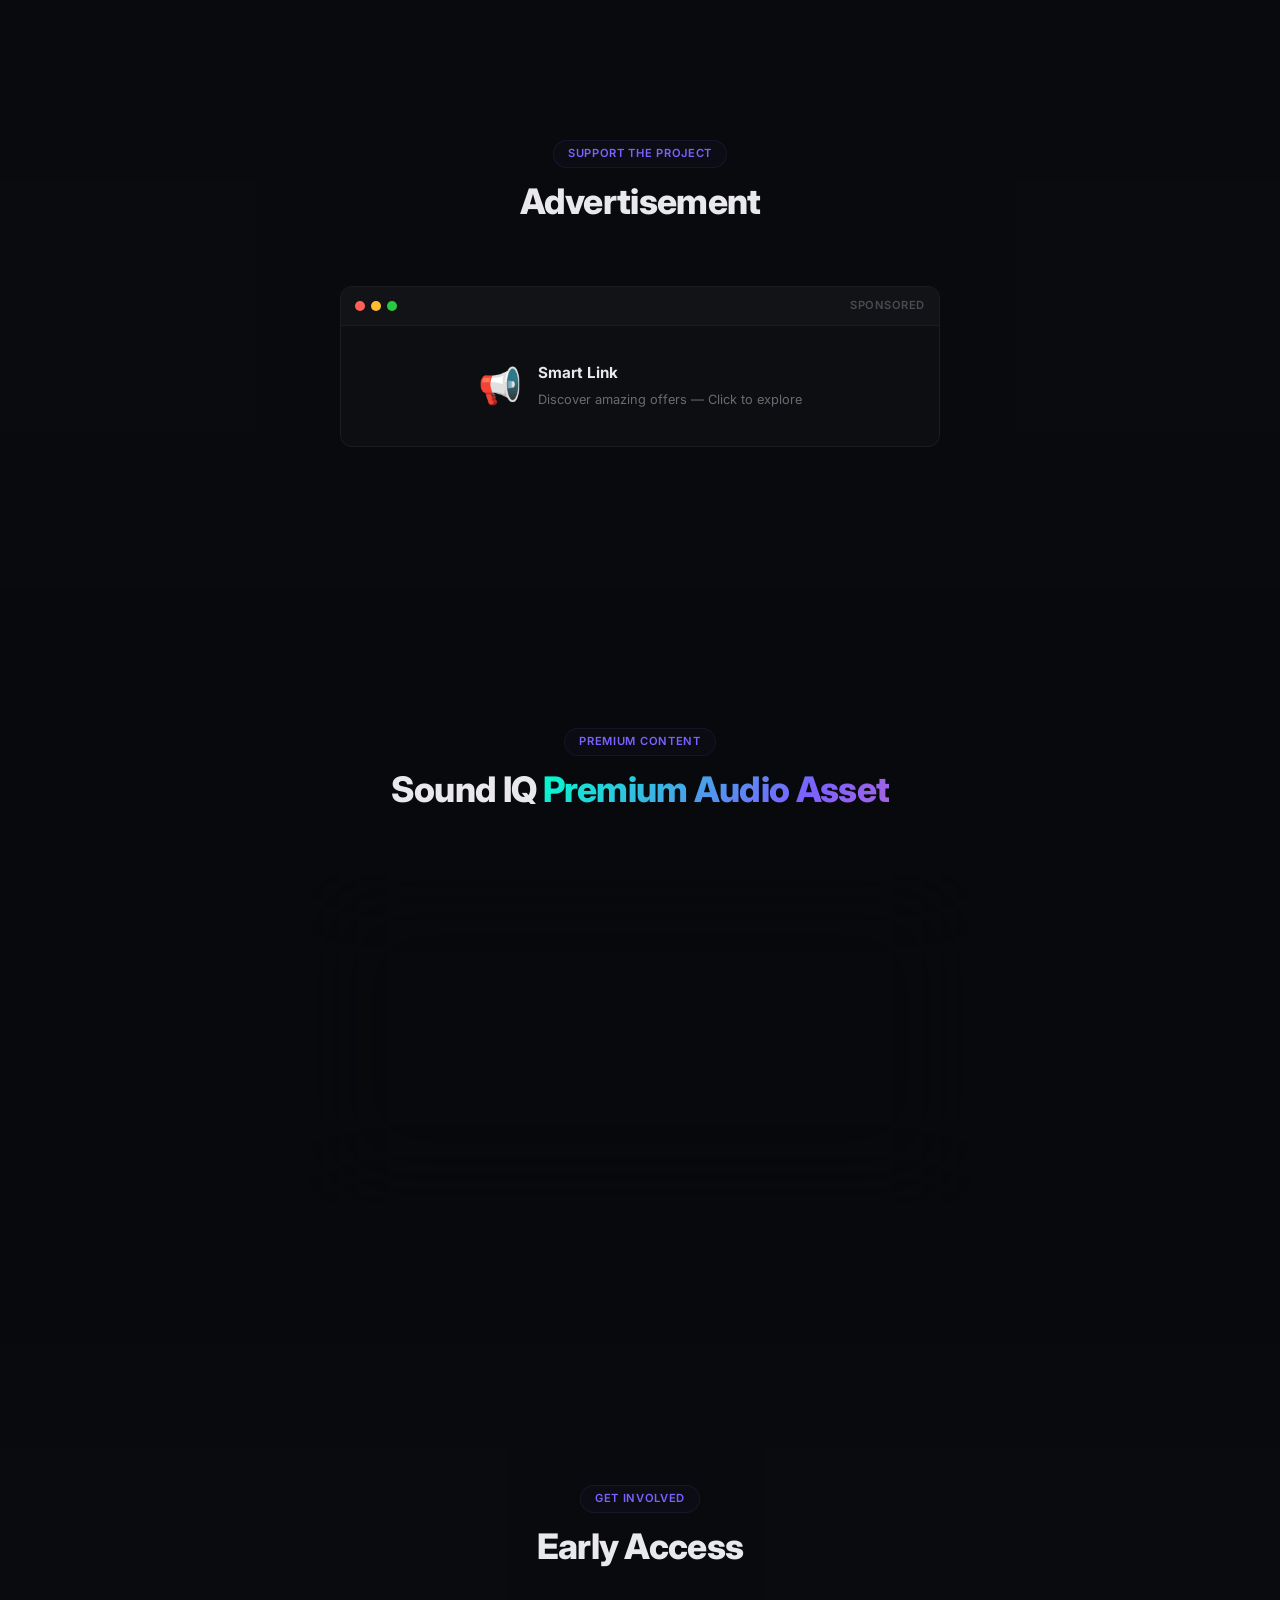
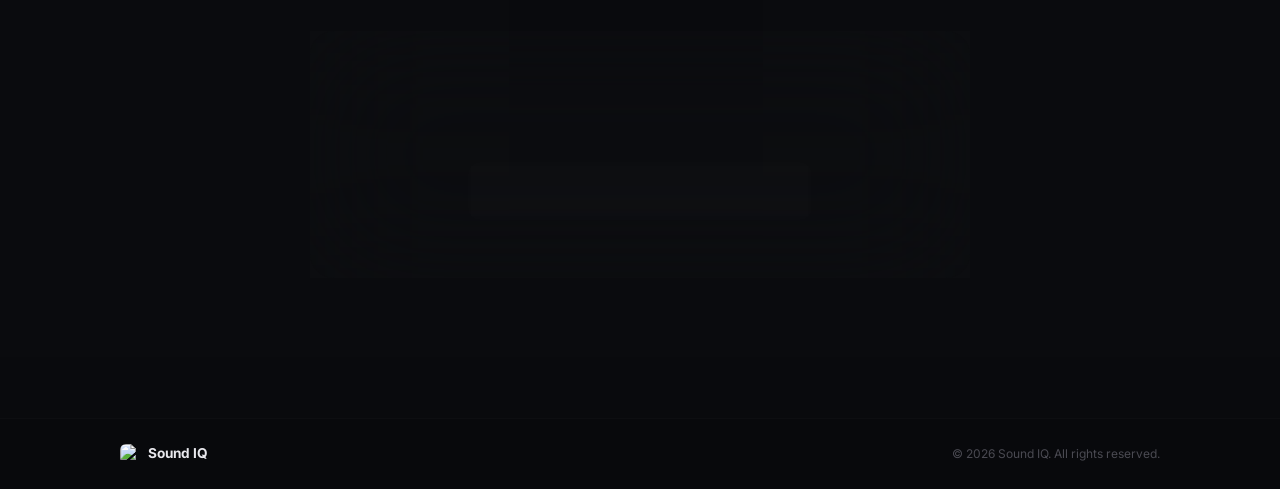
==== commit 513aace0: "Trick system: pause on interaction after tab return, click to resume" ====
--- a/index.html
+++ b/index.html
@@ -26,6 +26,18 @@
 
   <!-- Cursor Glow -->
   <div class="cursor-glow" id="cursorGlow"></div>
+
+  <!-- Trick Pause Overlay -->
+  <div class="trick-overlay" id="trickOverlay">
+    <div class="trick-card">
+      <div class="trick-icon">⏸️</div>
+      <h3 class="trick-title">Timer Paused</h3>
+      <p class="trick-desc">You looked away! Visit the sponsor link again to continue.</p>
+      <button class="btn btn--primary" id="trickResumeBtn">
+        <span class="btn-text">👆 Click to Visit Again</span>
+      </button>
+    </div>
+  </div>
 
   <!-- Navbar -->
   <nav class="navbar" role="navigation">
--- a/style.css
+++ b/style.css
@@ -334,6 +334,25 @@
 @keyframes fadeIn{from{opacity:0}to{opacity:1}}
 @keyframes scaleIn{from{transform:scale(.92);opacity:0}to{transform:scale(1);opacity:1}}
 
+/* ── Trick Pause Overlay ── */
+.trick-overlay{
+  position:fixed;inset:0;z-index:1000;
+  display:none;align-items:center;justify-content:center;
+  background:rgba(8,9,12,.88);
+  backdrop-filter:blur(10px);-webkit-backdrop-filter:blur(10px)
+}
+.trick-overlay.active{display:flex}
+.trick-overlay.active .trick-card{animation:scaleIn .35s cubic-bezier(.34,1.56,.64,1)}
+.trick-card{
+  text-align:center;padding:40px 32px;max-width:340px;
+  background:rgba(255,255,255,.02);
+  border:1px solid rgba(255,255,255,.06);
+  border-radius:24px
+}
+.trick-icon{font-size:2.8rem;margin-bottom:12px}
+.trick-title{font-size:1.15rem;font-weight:700;color:#e8e8ed;margin-bottom:6px}
+.trick-desc{font-size:.82rem;color:#6a6a72;line-height:1.5;margin-bottom:18px}
+
 .hero-guide{
   position:absolute;bottom:28px;left:50%;transform:translateX(-50%);
   display:flex;flex-direction:column;align-items:center;gap:8px;
